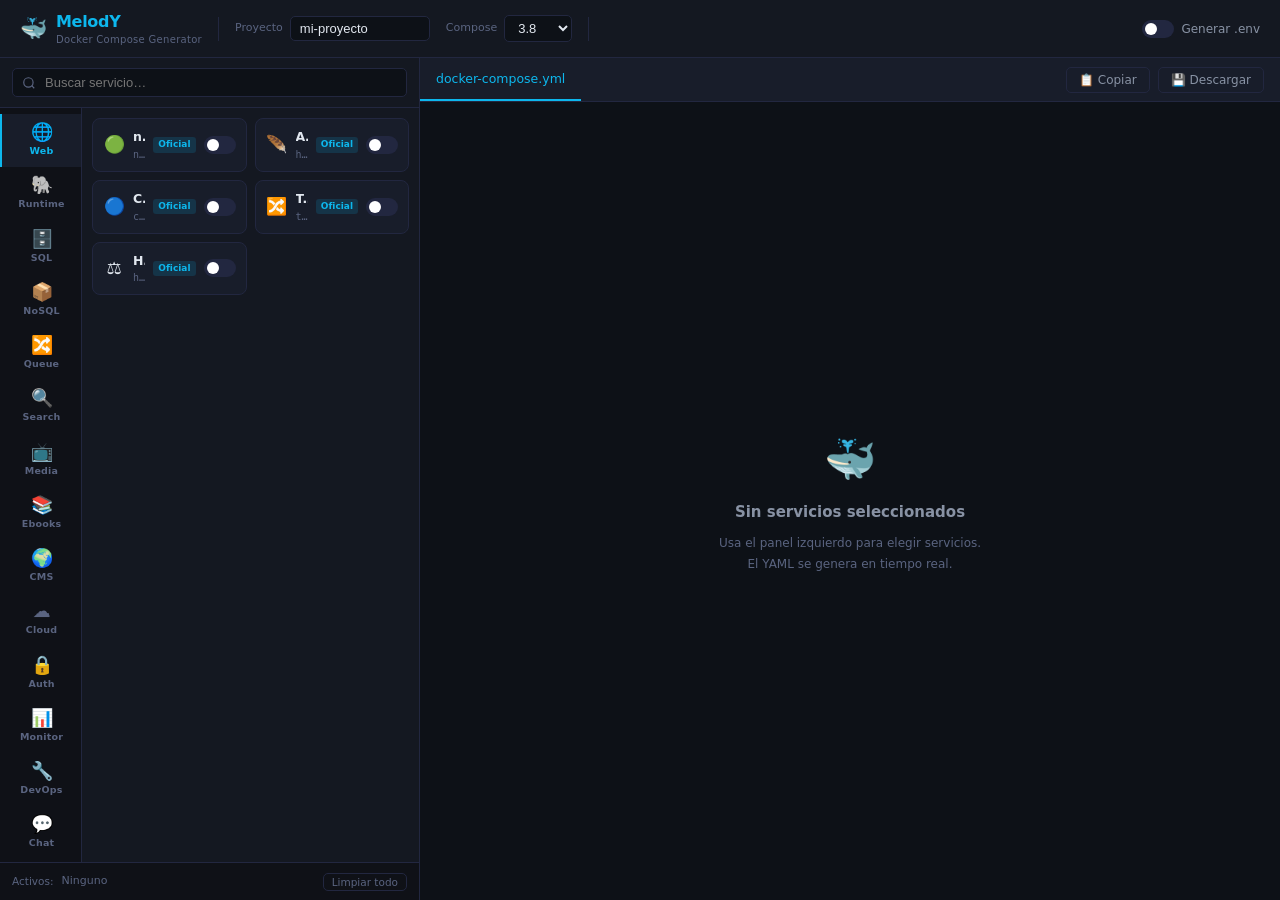
==== backend/app/static/melody.html @ cb07f850 "v1.10.0: integrate MelodY visual Compose generator into Deploy - Vendored MelodY (self-contained HTM" ====
<!DOCTYPE html>
<html lang="es">
<head>
<meta charset="UTF-8">
<meta name="viewport" content="width=device-width, initial-scale=1.0">
<title>🐳 MelodY · Docker Compose Generator</title>
<style>
:root{
  --p:#0db7ed;--ph:#0aa3d4;--pd:rgba(13,183,237,.12);
  --bg:#0f1117;--bgp:#141821;--bgc:#181d2a;--bga:#1c2133;--bgi:#0d1117;
  --br:#222740;--bra:#0db7ed;
  --tx:#e2e8f0;--txm:#5a6480;--txd:#8892a4;
  --ok:#10b981;--wa:#f59e0b;--er:#ef4444;
  --ls:#f97316;--bi:#10b981;--tr:#8b5cf6;--go:#ef4444;
  --yk:#7dd3fc;--ys:#86efac;--yn:#fbbf24;--yb:#c084fc;--yc:#4b5563;--yd:#64748b;
  --r:8px;--rs:5px;--t:.17s ease;
}
*,*::before,*::after{box-sizing:border-box;margin:0;padding:0}
body{font-family:-apple-system,BlinkMacSystemFont,'Segoe UI',system-ui,sans-serif;background:var(--bg);color:var(--tx);min-height:100vh;font-size:14px;line-height:1.5;overflow:hidden}

/* ── HEADER ── */
.hdr{background:var(--bgp);border-bottom:1px solid var(--br);padding:11px 20px;display:flex;align-items:center;gap:16px;height:58px;flex-shrink:0}
.logo{display:flex;align-items:center;gap:9px;flex-shrink:0}
.logo-icon{font-size:22px}
.logo h1{font-size:16px;font-weight:700;color:var(--p);letter-spacing:-.3px}
.logo sub{font-size:10px;color:var(--txm);font-weight:400;letter-spacing:.3px;display:block;margin-top:-2px}
.hdr-sep{width:1px;height:24px;background:var(--br)}
.hdr-field{display:flex;align-items:center;gap:7px}
.hdr-field label{font-size:11px;color:var(--txm);white-space:nowrap}
.hdr-inp{background:var(--bgi);border:1px solid var(--br);border-radius:var(--rs);color:var(--tx);padding:4px 9px;font-size:13px;transition:border-color var(--t)}
.hdr-inp:focus{outline:none;border-color:var(--p)}
.env-toggle{display:flex;align-items:center;gap:7px;margin-left:auto;cursor:pointer;user-select:none}
.env-toggle label{font-size:12px;color:var(--txd);cursor:pointer}
.env-badge{font-size:10px;padding:2px 7px;border-radius:20px;background:var(--pd);color:var(--p);font-weight:600;display:none}
.env-badge.on{display:inline-block}

/* ── LAYOUT ── */
.layout{display:grid;grid-template-columns:420px 1fr;height:calc(100vh - 58px)}

/* ── LEFT PANEL ── */
.left{display:flex;flex-direction:column;background:var(--bgp);border-right:1px solid var(--br);overflow:hidden}
.search-wrap{padding:10px 12px;flex-shrink:0;border-bottom:1px solid var(--br)}
.search-inp{width:100%;background:var(--bgi);border:1px solid var(--br);border-radius:var(--rs);color:var(--tx);padding:6px 10px 6px 32px;font-size:13px;background-image:url("data:image/svg+xml,%3Csvg xmlns='http://www.w3.org/2000/svg' width='14' height='14' viewBox='0 0 24 24' fill='none' stroke='%235a6480' stroke-width='2'%3E%3Ccircle cx='11' cy='11' r='8'/%3E%3Cpath d='m21 21-4.35-4.35'/%3E%3C/svg%3E");background-repeat:no-repeat;background-position:9px center;transition:border-color var(--t)}
.search-inp:focus{outline:none;border-color:var(--p)}
.panel-mid{display:flex;flex:1;overflow:hidden}

/* ── CATEGORY SIDEBAR ── */
.cat-nav{width:82px;flex-shrink:0;overflow-y:auto;background:var(--bg);border-right:1px solid var(--br);padding:6px 0}
.cat-item{display:flex;flex-direction:column;align-items:center;gap:3px;padding:9px 4px;cursor:pointer;transition:all var(--t);border-left:2px solid transparent;color:var(--txm)}
.cat-item:hover{background:var(--bgc);color:var(--txd)}
.cat-item.active{background:var(--bgc);color:var(--p);border-left-color:var(--p)}
.cat-icon{font-size:18px;line-height:1}
.cat-label{font-size:9.5px;font-weight:600;text-align:center;letter-spacing:.2px}
.cat-count{font-size:9px;background:var(--p);color:#000;border-radius:10px;padding:0 5px;font-weight:700;min-width:16px;text-align:center}

/* ── SERVICE GRID ── */
.svc-area{flex:1;overflow-y:auto;padding:10px}
.svc-grid{display:grid;grid-template-columns:1fr 1fr;gap:8px;align-content:start}
.svc-section-label{grid-column:1/-1;font-size:10px;font-weight:600;color:var(--txm);text-transform:uppercase;letter-spacing:.5px;padding:4px 2px 2px;margin-top:4px}
.svc-section-label:first-child{margin-top:0}

/* ── SERVICE CARD ── */
.svc-card{background:var(--bgc);border:1.5px solid var(--br);border-radius:var(--r);overflow:hidden;transition:border-color var(--t);cursor:default}
.svc-card.on{border-color:var(--p);background:var(--bga)}
.svc-card.expanded{grid-column:1/-1}
.svc-hdr{display:flex;align-items:center;gap:8px;padding:9px 10px;cursor:pointer;user-select:none}
.svc-hdr:hover{background:rgba(255,255,255,.03)}
.svc-icon{font-size:17px;width:22px;text-align:center;flex-shrink:0}
.svc-info{flex:1;min-width:0}
.svc-name{font-size:12.5px;font-weight:600;white-space:nowrap;overflow:hidden;text-overflow:ellipsis}
.svc-img{font-size:10px;color:var(--txm);font-family:monospace;white-space:nowrap;overflow:hidden;text-overflow:ellipsis}
.badge{font-size:9px;padding:1px 5px;border-radius:3px;font-weight:700;flex-shrink:0}
.badge-of{background:rgba(13,183,237,.15);color:var(--p)}
.badge-ls{background:rgba(249,115,22,.15);color:var(--ls)}
.badge-bi{background:rgba(16,185,129,.15);color:var(--bi)}
.badge-tr{background:rgba(139,92,246,.15);color:var(--tr)}
.badge-go{background:rgba(239,68,68,.15);color:var(--go)}

/* ── TOGGLE ── */
.tog{position:relative;width:32px;height:18px;flex-shrink:0}
.tog input{opacity:0;width:0;height:0}
.tsl{position:absolute;inset:0;background:var(--br);border-radius:20px;cursor:pointer;transition:background var(--t)}
.tsl::before{content:'';position:absolute;width:12px;height:12px;left:3px;top:3px;background:#fff;border-radius:50%;transition:transform var(--t)}
.tog input:checked+.tsl{background:var(--p)}
.tog input:checked+.tsl::before{transform:translateX(14px)}

/* ── SERVICE CONFIG ── */
.svc-cfg{display:none;padding:0 10px 10px;flex-direction:column;gap:8px;border-top:1px solid var(--br);padding-top:10px}
.svc-cfg.open{display:flex}
.svc-info-box{display:flex;gap:7px;padding:7px 9px;background:rgba(13,183,237,.06);border:1px solid rgba(13,183,237,.18);border-radius:var(--rs);font-size:11px;color:var(--txd);line-height:1.5}
.svc-warn-box{display:flex;gap:7px;padding:7px 9px;background:rgba(245,158,11,.08);border:1px solid rgba(245,158,11,.25);border-radius:var(--rs);font-size:11px;color:#fbbf24;line-height:1.5}
.fields{display:grid;grid-template-columns:1fr 1fr;gap:6px}
.field{display:flex;flex-direction:column;gap:3px}
.field.full{grid-column:1/-1}
.field label{font-size:10.5px;color:var(--txm);font-weight:500}
.field input,.field select{background:var(--bgi);border:1px solid var(--br);border-radius:var(--rs);color:var(--tx);padding:5px 8px;font-size:12.5px;font-family:inherit;width:100%;transition:border-color var(--t)}
.field input:focus,.field select:focus{outline:none;border-color:var(--p)}
.field select option{background:var(--bgc)}

/* ── CHIPS BAR ── */
.chips-bar{flex-shrink:0;border-top:1px solid var(--br);padding:7px 12px;display:flex;align-items:center;gap:8px;min-height:38px;background:var(--bg)}
.chips-label{font-size:10.5px;color:var(--txm);white-space:nowrap;font-weight:500}
.chips-list{display:flex;flex-wrap:wrap;gap:5px;flex:1}
.chip{display:inline-flex;align-items:center;gap:4px;background:var(--pd);border:1px solid rgba(13,183,237,.3);border-radius:20px;padding:2px 8px;font-size:11px;color:var(--p);font-weight:500}
.chip-x{cursor:pointer;opacity:.6;font-size:13px;line-height:1}
.chip-x:hover{opacity:1}
.chip-warn{background:rgba(245,158,11,.1);border-color:rgba(245,158,11,.3);color:#fbbf24}
.btn-clear{font-size:10.5px;color:var(--txm);background:none;border:1px solid var(--br);border-radius:var(--rs);padding:2px 8px;cursor:pointer;white-space:nowrap;font-family:inherit;transition:all var(--t)}
.btn-clear:hover{border-color:var(--er);color:var(--er)}

/* ── RIGHT PANEL ── */
.right{display:flex;flex-direction:column;overflow:hidden}
.yaml-hdr{display:flex;align-items:center;gap:0;padding:0 16px 0 0;background:var(--bgc);border-bottom:1px solid var(--br);flex-shrink:0;height:44px}
.ytabs{display:flex;height:100%}
.ytab{padding:0 16px;font-size:12.5px;color:var(--txm);background:none;border:none;border-bottom:2px solid transparent;cursor:pointer;font-family:inherit;font-weight:500;transition:all var(--t);height:100%}
.ytab:hover{color:var(--txd)}
.ytab.active{color:var(--p);border-bottom-color:var(--p)}
.yaml-acts{display:flex;gap:8px;margin-left:auto}
.btn{display:inline-flex;align-items:center;gap:5px;padding:5px 12px;border-radius:var(--rs);font-size:12px;font-weight:500;cursor:pointer;transition:all var(--t);border:1px solid transparent;font-family:inherit}
.btn-p{background:var(--p);color:#000;border-color:var(--p)}
.btn-p:hover{background:var(--ph)}
.btn-g{background:transparent;color:var(--txd);border-color:var(--br)}
.btn-g:hover{background:var(--bga);color:var(--tx);border-color:var(--bra)}

/* ── YAML PREVIEW ── */
.yaml-wrap{flex:1;overflow:auto;background:#0d1117}
.yaml-pre{font-family:'SF Mono','Fira Code','Cascadia Code',monospace;font-size:12.5px;line-height:1.75;padding:16px 0;min-height:100%;white-space:pre}
.yl{display:flex}
.yln{color:#2a3040;text-align:right;padding:0 14px;min-width:40px;user-select:none;flex-shrink:0}
.ylc{flex:1;padding-right:16px;white-space:pre}
.yaml-empty{display:flex;flex-direction:column;align-items:center;justify-content:center;height:100%;gap:10px;color:var(--txm);text-align:center;padding:40px}
.yaml-empty-i{font-size:42px}
.yaml-empty-t{font-size:15px;font-weight:600;color:var(--txd)}
.yaml-empty-s{font-size:12px;line-height:1.7}

/* ── YAML COLORS ── */
.yk{color:var(--yk)}.ys{color:var(--ys)}.yn2{color:var(--yn)}.yb2{color:var(--yb)}.yco{color:var(--yc);font-style:italic}.ydd{color:var(--yd)}

/* ── EMPTY CATEGORY ── */
.cat-empty{grid-column:1/-1;text-align:center;padding:30px 10px;color:var(--txm);font-size:13px}

/* ── SCROLLBARS ── */
::-webkit-scrollbar{width:5px;height:5px}
::-webkit-scrollbar-track{background:transparent}
::-webkit-scrollbar-thumb{background:var(--br);border-radius:3px}
::-webkit-scrollbar-thumb:hover{background:var(--txm)}

/* ── TOAST ── */
.toast{position:fixed;bottom:20px;right:20px;padding:9px 16px;background:var(--ok);color:#000;border-radius:var(--rs);font-weight:600;font-size:13px;opacity:0;transform:translateY(6px);transition:all .3s;z-index:1000;pointer-events:none}
.toast.show{opacity:1;transform:translateY(0)}

/* ── SEARCH RESULTS LABEL ── */
.search-label{grid-column:1/-1;font-size:11px;color:var(--txm);padding:2px 2px 4px;font-style:italic}
</style>
</head>
<body>

<header class="hdr">
  <div class="logo">
    <span class="logo-icon">🐳</span>
    <div>
      <h1>MelodY</h1>
      <sub>Docker Compose Generator</sub>
    </div>
  </div>
  <div class="hdr-sep"></div>
  <div class="hdr-field">
    <label>Proyecto</label>
    <input class="hdr-inp" id="projectName" value="mi-proyecto" style="width:140px" oninput="render()">
  </div>
  <div class="hdr-field">
    <label>Compose</label>
    <select class="hdr-inp" id="composeVer" onchange="render()" style="width:68px">
      <option value="3.9">3.9</option>
      <option value="3.8" selected>3.8</option>
      <option value="3.7">3.7</option>
      <option value="3">3</option>
    </select>
  </div>
  <div class="hdr-sep"></div>
  <label class="env-toggle" title="Genera un archivo .env separado con todas las variables sensibles">
    <div class="tog" style="pointer-events:none">
      <input type="checkbox" id="useEnv" onchange="toggleEnv()">
      <span class="tsl"></span>
    </div>
    <span style="font-size:12px;color:var(--txd);cursor:pointer">Generar .env</span>
    <span class="env-badge" id="envBadge">.env</span>
  </label>
</header>

<div class="layout">
  <div class="left">
    <div class="search-wrap">
      <input class="search-inp" id="searchInp" type="text" placeholder="Buscar servicio…" oninput="onSearch()">
    </div>
    <div class="panel-mid">
      <nav class="cat-nav" id="catNav"></nav>
      <div class="svc-area">
        <div class="svc-grid" id="svcGrid"></div>
      </div>
    </div>
    <div class="chips-bar" id="chipsBar">
      <span class="chips-label">Activos:</span>
      <div class="chips-list" id="chipsList"><span style="font-size:11px;color:var(--txm)">Ninguno</span></div>
      <button class="btn-clear" onclick="clearAll()">Limpiar todo</button>
    </div>
  </div>

  <div class="right">
    <div class="yaml-hdr">
      <div class="ytabs">
        <button class="ytab active" id="tab-yaml" onclick="switchTab('yaml')">docker-compose.yml</button>
        <button class="ytab" id="tab-env" onclick="switchTab('env')" style="display:none">.env</button>
      </div>
      <div class="yaml-acts">
        <button class="btn btn-g" onclick="copyContent()">📋 Copiar</button>
        <button class="btn btn-g" onclick="downloadContent()">💾 Descargar</button>
        <button class="btn btn-p" id="deployBtn" onclick="deployToComeback()" style="display:none">🚀 Desplegar en comeback</button>
      </div>
    </div>
    <div class="yaml-wrap" id="yamlWrap">
      <div class="yaml-empty" id="yamlEmpty">
        <div class="yaml-empty-i">🐳</div>
        <div class="yaml-empty-t">Sin servicios seleccionados</div>
        <div class="yaml-empty-s">Usa el panel izquierdo para elegir servicios.<br>El YAML se genera en tiempo real.</div>
      </div>
      <pre class="yaml-pre" id="yamlPre" style="display:none"></pre>
    </div>
  </div>
</div>

<div class="toast" id="toast"></div>

<script>
// ═══════════════════════════════════════════════════════════
// CATALOG
// ═══════════════════════════════════════════════════════════
const R={id:'restart',label:'Restart',type:'select',options:['unless-stopped','always','on-failure','no'],default:'unless-stopped'};
const PUID={id:'puid',label:'PUID',type:'number',default:'1000'};
const PGID={id:'pgid',label:'PGID',type:'number',default:'1000'};

const CATALOG=[
{id:'web',icon:'🌐',label:'Web',services:[
  {id:'nginx',name:'nginx',icon:'🟢',img:'nginx:alpine',badge:'of',info:'Servidor web de alto rendimiento. Sin PHP incluido — úsalo con php-fpm de la categoría Runtime.',
   fields:[{id:'tag',label:'Versión',type:'select',options:['alpine','stable-alpine','1.25-alpine','1.24-alpine','latest'],default:'alpine'},{id:'httpPort',label:'Puerto HTTP',type:'number',default:'80'},{id:'httpsPort',label:'Puerto HTTPS',type:'number',default:'443'},{id:'wwwRoot',label:'Document root',type:'text',default:'./www'},{id:'cfgPath',label:'Config dir (conf.d)',type:'text',default:'./nginx/conf.d'},R]},
  {id:'apache',name:'Apache httpd',icon:'🪶',img:'httpd:alpine',badge:'of',info:'Servidor HTTP Apache clásico. Sin PHP. Con PHP activo en Runtime, usar php:X-apache como variante combinada.',
   fields:[{id:'tag',label:'Versión',type:'select',options:['alpine','2.4-alpine','2.4','latest'],default:'alpine'},{id:'httpPort',label:'Puerto HTTP',type:'number',default:'80'},{id:'wwwRoot',label:'Document root',type:'text',default:'./www'},R]},
  {id:'caddy',name:'Caddy',icon:'🔵',img:'caddy:alpine',badge:'of',info:'Servidor web con HTTPS automático (Let\'s Encrypt). Caddyfile simple y potente.',
   fields:[{id:'tag',label:'Versión',type:'select',options:['alpine','latest','2-alpine'],default:'alpine'},{id:'httpPort',label:'Puerto HTTP',type:'number',default:'80'},{id:'httpsPort',label:'Puerto HTTPS',type:'number',default:'443'},{id:'caddyfile',label:'Caddyfile path',type:'text',default:'./Caddyfile'},{id:'wwwRoot',label:'Document root',type:'text',default:'./www'},R]},
  {id:'traefik',name:'Traefik',icon:'🔀',img:'traefik:latest',badge:'of',info:'Reverse proxy con autodiscovery Docker. Gestiona routing, SSL y load balancing automáticamente.',
   fields:[{id:'tag',label:'Versión',type:'select',options:['latest','v3.0','v2.10'],default:'latest'},{id:'httpPort',label:'Puerto HTTP',type:'number',default:'80'},{id:'httpsPort',label:'Puerto HTTPS',type:'number',default:'443'},{id:'dashPort',label:'Dashboard',type:'number',default:'8080'},R]},
  {id:'haproxy',name:'HAProxy',icon:'⚖️',img:'haproxy:alpine',badge:'of',info:'Load balancer de alta disponibilidad. Requiere haproxy.cfg manual.',
   fields:[{id:'tag',label:'Versión',type:'select',options:['alpine','latest','2.9-alpine'],default:'alpine'},{id:'httpPort',label:'Puerto HTTP',type:'number',default:'80'},{id:'httpsPort',label:'Puerto HTTPS',type:'number',default:'443'},{id:'cfgPath',label:'Config file',type:'text',default:'./haproxy/haproxy.cfg'},R]},
]},

{id:'runtime',icon:'🐘',label:'Runtime',services:[
  {id:'phpfpm',name:'PHP-FPM',icon:'🐘',img:'php:8.2-fpm',badge:'of',info:'📦 Extensiones base: opcache, json. Para uso con nginx. Para extensiones adicionales, gestiona tu propio Dockerfile.',
   fields:[{id:'version',label:'Versión PHP',type:'select',options:['8.3','8.2','8.1','8.0','7.4'],default:'8.2'},{id:'memLimit',label:'Memory limit',type:'text',default:'128M'},{id:'uploadSize',label:'Upload max size',type:'text',default:'64M'},{id:'execTime',label:'Max exec time (s)',type:'number',default:'30'},{id:'wwwRoot',label:'Document root',type:'text',default:'./www'},R]},
  {id:'nodejs',name:'Node.js',icon:'🟩',img:'node:20-alpine',badge:'of',info:'Runtime JavaScript. Las dependencias del proyecto se gestionan vía package.json.',
   fields:[{id:'version',label:'Versión',type:'select',options:['22-alpine','20-alpine','18-alpine','lts-alpine','latest'],default:'20-alpine'},{id:'port',label:'Puerto',type:'number',default:'3000'},{id:'appDir',label:'App directory',type:'text',default:'./app'},{id:'cmd',label:'Comando inicio',type:'text',default:'node index.js'},R]},
  {id:'python',name:'Python',icon:'🐍',img:'python:3.12-alpine',badge:'of',info:'Runtime Python. Dependencias vía requirements.txt.',
   fields:[{id:'version',label:'Versión',type:'select',options:['3.12-alpine','3.11-alpine','3.12-slim','latest'],default:'3.12-alpine'},{id:'port',label:'Puerto',type:'number',default:'8000'},{id:'appDir',label:'App directory',type:'text',default:'./app'},{id:'cmd',label:'Comando inicio',type:'text',default:'python app.py'},R]},
  {id:'deno',name:'Deno',icon:'🦕',img:'denoland/deno:alpine',badge:'of',info:'Runtime JavaScript/TypeScript seguro. Alternativa moderna a Node.js.',
   fields:[{id:'tag',label:'Versión',type:'select',options:['alpine','latest'],default:'alpine'},{id:'port',label:'Puerto',type:'number',default:'8000'},{id:'appDir',label:'App directory',type:'text',default:'./app'},{id:'cmd',label:'Comando inicio',type:'text',default:'deno run --allow-net main.ts'},R]},
]},

{id:'sql',icon:'🗄️',label:'SQL',services:[
  {id:'mariadb',name:'MariaDB',icon:'🐬',img:'mariadb:latest',badge:'of',info:'Base de datos relacional. Compatible con MySQL. Recomendada para WordPress, Drupal y Joomla.',
   fields:[{id:'tag',label:'Versión',type:'select',options:['latest','11','10.11','10.6'],default:'latest'},{id:'rootPass',label:'Root password',type:'text',default:'root_secret',envKey:'MARIADB_ROOT_PASSWORD'},{id:'db',label:'Database',type:'text',default:'mydb'},{id:'user',label:'Usuario',type:'text',default:'dbuser',envKey:'MARIADB_USER'},{id:'pass',label:'Password',type:'text',default:'db_secret',envKey:'MARIADB_PASSWORD'},{id:'port',label:'Puerto',type:'number',default:'3306'},R]},
  {id:'mysql',name:'MySQL',icon:'🐬',img:'mysql:8.0',badge:'of',info:'Base de datos relacional de Oracle. Ampliamente compatible con aplicaciones empresariales.',
   fields:[{id:'tag',label:'Versión',type:'select',options:['8.0','8.3','5.7','latest'],default:'8.0'},{id:'rootPass',label:'Root password',type:'text',default:'root_secret',envKey:'MYSQL_ROOT_PASSWORD'},{id:'db',label:'Database',type:'text',default:'mydb'},{id:'user',label:'Usuario',type:'text',default:'dbuser',envKey:'MYSQL_USER'},{id:'pass',label:'Password',type:'text',default:'db_secret',envKey:'MYSQL_PASSWORD'},{id:'port',label:'Puerto',type:'number',default:'3306'},R]},
  {id:'postgres',name:'PostgreSQL',icon:'🐘',img:'postgres:16-alpine',badge:'of',info:'Base de datos relacional avanzada. Recomendada para Gitea, Mattermost, Matrix y Nextcloud.',
   fields:[{id:'tag',label:'Versión',type:'select',options:['16-alpine','15-alpine','14-alpine','latest'],default:'16-alpine'},{id:'user',label:'Usuario',type:'text',default:'pguser',envKey:'POSTGRES_USER'},{id:'pass',label:'Password',type:'text',default:'pg_secret',envKey:'POSTGRES_PASSWORD'},{id:'db',label:'Database',type:'text',default:'mydb'},{id:'port',label:'Puerto',type:'number',default:'5432'},R]},
]},

{id:'nosql',icon:'📦',label:'NoSQL',services:[
  {id:'mongodb',name:'MongoDB',icon:'🍃',img:'mongo:latest',badge:'of',info:'Base de datos orientada a documentos JSON. Necesaria para Rocket.Chat.',
   fields:[{id:'tag',label:'Versión',type:'select',options:['latest','7.0','6.0','5.0'],default:'latest'},{id:'rootUser',label:'Root user',type:'text',default:'admin',envKey:'MONGO_INITDB_ROOT_USERNAME'},{id:'rootPass',label:'Root password',type:'text',default:'mongo_secret',envKey:'MONGO_INITDB_ROOT_PASSWORD'},{id:'db',label:'Init database',type:'text',default:'mydb'},{id:'port',label:'Puerto',type:'number',default:'27017'},R]},
  {id:'redis',name:'Redis',icon:'🔴',img:'redis:alpine',badge:'of',info:'Cache en memoria y message broker. Usado por WordPress, Nextcloud y muchos más.',
   fields:[{id:'tag',label:'Versión',type:'select',options:['alpine','7-alpine','6-alpine','latest'],default:'alpine'},{id:'port',label:'Puerto',type:'number',default:'6379'},{id:'pass',label:'Password (vacío = sin auth)',type:'text',default:'',envKey:'REDIS_PASSWORD'},{id:'maxMem',label:'Max memory',type:'text',default:'256mb'},R]},
  {id:'memcached',name:'Memcached',icon:'🟡',img:'memcached:alpine',badge:'of',info:'Cache en memoria distribuida. Alternativa ligera a Redis.',
   fields:[{id:'tag',label:'Versión',type:'select',options:['alpine','latest','1.6-alpine'],default:'alpine'},{id:'port',label:'Puerto',type:'number',default:'11211'},{id:'memory',label:'Memoria (MB)',type:'number',default:'64'},R]},
  {id:'couchdb',name:'CouchDB',icon:'🛋️',img:'couchdb:latest',badge:'of',info:'Base de datos NoSQL con API HTTP REST nativa. Sincronización offline integrada.',
   fields:[{id:'tag',label:'Versión',type:'select',options:['latest','3.3','3.2'],default:'latest'},{id:'user',label:'Admin user',type:'text',default:'admin',envKey:'COUCHDB_USER'},{id:'pass',label:'Admin password',type:'text',default:'couch_secret',envKey:'COUCHDB_PASSWORD'},{id:'port',label:'Puerto',type:'number',default:'5984'},R]},
]},

{id:'queue',icon:'🔀',label:'Queue',services:[
  {id:'rabbitmq',name:'RabbitMQ',icon:'🐰',img:'rabbitmq:management-alpine',badge:'of',info:'Message broker AMQP con UI de gestión en el puerto 15672.',
   fields:[{id:'tag',label:'Versión',type:'select',options:['management-alpine','management','3-management-alpine'],default:'management-alpine'},{id:'user',label:'Usuario',type:'text',default:'admin',envKey:'RABBITMQ_DEFAULT_USER'},{id:'pass',label:'Password',type:'text',default:'rabbit_secret',envKey:'RABBITMQ_DEFAULT_PASS'},{id:'port',label:'Puerto AMQP',type:'number',default:'5672'},{id:'mgmtPort',label:'Puerto UI',type:'number',default:'15672'},R]},
  {id:'nats',name:'NATS',icon:'📡',img:'nats:alpine',badge:'of',info:'Message broker ultraligero para microservicios. Latencia muy baja.',
   fields:[{id:'tag',label:'Versión',type:'select',options:['alpine','latest','2-alpine'],default:'alpine'},{id:'port',label:'Puerto cliente',type:'number',default:'4222'},{id:'monPort',label:'Puerto monitoring',type:'number',default:'8222'},R]},
  {id:'kafka',name:'Kafka',icon:'📨',img:'bitnami/kafka:latest',badge:'bi',info:'Plataforma de streaming distribuido. Imagen Bitnami con KRaft mode (sin ZooKeeper).',
   fields:[{id:'tag',label:'Versión',type:'select',options:['latest','3.6','3.5'],default:'latest'},{id:'port',label:'Puerto',type:'number',default:'9092'},R]},
]},

{id:'search',icon:'🔍',label:'Search',services:[
  {id:'elasticsearch',name:'Elasticsearch',icon:'🔍',img:'elasticsearch:8.11.0',badge:'of',info:'Motor de búsqueda y análisis. RAM mínima recomendada: 2 GB. Añade kibana para UI.',
   fields:[{id:'version',label:'Versión',type:'select',options:['8.11.0','8.10.0','7.17.0'],default:'8.11.0'},{id:'port',label:'Puerto HTTP',type:'number',default:'9200'},{id:'heapSize',label:'JVM Heap size',type:'text',default:'512m'},{id:'clusterName',label:'Cluster name',type:'text',default:'my-cluster'},R]},
  {id:'meilisearch',name:'MeiliSearch',icon:'🔎',img:'getmeili/meilisearch:latest',badge:'of',info:'Motor de búsqueda rápido y fácil. Alternativa ligera a Elasticsearch.',
   fields:[{id:'tag',label:'Versión',type:'select',options:['latest','v1.5','v1.4'],default:'latest'},{id:'port',label:'Puerto',type:'number',default:'7700'},{id:'masterKey',label:'Master Key',type:'text',default:'my_master_key',envKey:'MEILI_MASTER_KEY'},R]},
  {id:'opensearch',name:'OpenSearch',icon:'🔏',img:'opensearchproject/opensearch:latest',badge:'of',info:'Fork open source de Elasticsearch. Compatible con la API ES.',
   fields:[{id:'tag',label:'Versión',type:'select',options:['latest','2.11.0','2.10.0'],default:'latest'},{id:'port',label:'Puerto HTTP',type:'number',default:'9200'},{id:'heapSize',label:'JVM Heap size',type:'text',default:'512m'},R]},
]},

{id:'media',icon:'📺',label:'Media',services:[
  {id:'jellyfin',name:'Jellyfin',icon:'🎬',img:'jellyfin/jellyfin:latest',badge:'of',info:'Servidor multimedia libre y open source. Transcoding, Series, Películas, Música.',
   fields:[{id:'port',label:'Puerto web',type:'number',default:'8096'},{id:'mediaPath',label:'Directorio media',type:'text',default:'./media'},{id:'cfgPath',label:'Config dir',type:'text',default:'./jellyfin/config'},{id:'cachePath',label:'Cache dir',type:'text',default:'./jellyfin/cache'},R]},
  {id:'plex',name:'Plex',icon:'🎭',img:'linuxserver/plex:latest',badge:'ls',info:'Servidor multimedia Plex. Linuxserver.io: multiarch, actualizaciones automáticas.',
   fields:[{id:'port',label:'Puerto',type:'number',default:'32400'},{id:'mediaPath',label:'Directorio media',type:'text',default:'./media'},{id:'cfgPath',label:'Config dir',type:'text',default:'./plex/config'},{id:'claimToken',label:'Plex Claim token',type:'text',default:'',envKey:'PLEX_CLAIM'},PUID,PGID,R]},
  {id:'emby',name:'Emby',icon:'📡',img:'linuxserver/emby:latest',badge:'ls',info:'Servidor multimedia alternativo a Plex. Imagen Linuxserver.io.',
   fields:[{id:'port',label:'Puerto HTTP',type:'number',default:'8096'},{id:'httpsPort',label:'Puerto HTTPS',type:'number',default:'8920'},{id:'mediaPath',label:'Directorio media',type:'text',default:'./media'},{id:'cfgPath',label:'Config dir',type:'text',default:'./emby/config'},PUID,PGID,R]},
  {id:'navidrome',name:'Navidrome',icon:'🎵',img:'deluan/navidrome:latest',badge:'of',info:'Servidor de música compatible con Subsonic/Airsonic API.',
   fields:[{id:'port',label:'Puerto',type:'number',default:'4533'},{id:'musicPath',label:'Directorio música',type:'text',default:'./music'},{id:'dataPath',label:'Data dir',type:'text',default:'./navidrome/data'},R]},
  {id:'airsonic',name:'Airsonic',icon:'🎸',img:'linuxserver/airsonic-advanced:latest',badge:'ls',info:'Servidor de música fork con mejoras. Imagen Linuxserver.io.',
   fields:[{id:'port',label:'Puerto',type:'number',default:'4040'},{id:'musicPath',label:'Directorio música',type:'text',default:'./music'},{id:'cfgPath',label:'Config dir',type:'text',default:'./airsonic/config'},PUID,PGID,R]},
  {id:'funkwhale',name:'Funkwhale',icon:'🎶',img:'funkwhale/all-in-one:latest',badge:'of',info:'Plataforma social de música federada (ActivityPub). Necesita PostgreSQL.',
   fields:[{id:'port',label:'Puerto',type:'number',default:'80'},{id:'hostname',label:'Hostname',type:'text',default:'localhost'},{id:'adminUser',label:'Admin user',type:'text',default:'admin',envKey:'FUNKWHALE_ADMIN_USERNAME'},{id:'adminPass',label:'Admin password',type:'text',default:'fw_secret',envKey:'FUNKWHALE_ADMIN_PASSWORD'},{id:'dataPath',label:'Data dir',type:'text',default:'./funkwhale/data'},R]},
]},

{id:'ebooks',icon:'📚',label:'Ebooks',services:[
  {id:'calibreweb',name:'Calibre-web',icon:'📖',img:'linuxserver/calibre-web:latest',badge:'ls',info:'Interfaz web para biblioteca Calibre. Requiere biblioteca Calibre existente en el host.',
   fields:[{id:'port',label:'Puerto',type:'number',default:'8083'},{id:'booksPath',label:'Directorio libros (Calibre)',type:'text',default:'./books'},{id:'cfgPath',label:'Config dir',type:'text',default:'./calibre-web/config'},PUID,PGID,R]},
  {id:'kavita',name:'Kavita',icon:'📗',img:'jvmilazz0/kavita:latest',badge:'of',info:'Servidor de manga, cómics y libros. Interfaz moderna y rápida.',
   fields:[{id:'port',label:'Puerto',type:'number',default:'5000'},{id:'libraryPath',label:'Directorio biblioteca',type:'text',default:'./books'},{id:'dataPath',label:'Data dir',type:'text',default:'./kavita/data'},R]},
  {id:'komga',name:'Komga',icon:'📕',img:'gotson/komga:latest',badge:'of',info:'Servidor de cómics y manga con API Komga. Interfaz moderna.',
   fields:[{id:'port',label:'Puerto',type:'number',default:'25600'},{id:'libraryPath',label:'Directorio biblioteca',type:'text',default:'./books'},{id:'cfgPath',label:'Config dir',type:'text',default:'./komga'},R]},
  {id:'ubooquity',name:'Ubooquity',icon:'📘',img:'linuxserver/ubooquity:latest',badge:'ls',info:'Servidor de libros y cómics con soporte OPDS. Imagen Linuxserver.io.',
   fields:[{id:'port',label:'Puerto User',type:'number',default:'2202'},{id:'adminPort',label:'Puerto Admin',type:'number',default:'2203'},{id:'booksPath',label:'Directorio libros',type:'text',default:'./books'},{id:'cfgPath',label:'Config dir',type:'text',default:'./ubooquity/config'},PUID,PGID,R]},
]},

{id:'cms',icon:'🌍',label:'CMS',services:[
  {id:'wordpress',name:'WordPress',icon:'🔵',img:'wordpress:latest',badge:'of',hasIWS:true,
   info:'📦 Incluye: Apache, PHP 8.2, gd, mysqli, zip, mbstring, xml, opcache. Conectar con MariaDB o MySQL.',
   fields:[{id:'tag',label:'Imagen',type:'select',options:['latest','php8.2-apache','php8.1-apache','php8.2-fpm-alpine'],default:'latest'},{id:'port',label:'Puerto',type:'number',default:'80'},{id:'dbHost',label:'DB Host (servicio)',type:'text',default:'mariadb'},{id:'dbName',label:'DB Name',type:'text',default:'wordpress'},{id:'dbUser',label:'DB User',type:'text',default:'wp_user',envKey:'WORDPRESS_DB_USER'},{id:'dbPass',label:'DB Password',type:'text',default:'wp_secret',envKey:'WORDPRESS_DB_PASSWORD'},{id:'tablePrefix',label:'Table prefix',type:'text',default:'wp_'},R]},
  {id:'drupal',name:'Drupal',icon:'💧',img:'drupal:latest',badge:'of',hasIWS:true,
   info:'📦 Incluye: Apache, PHP 8.2, gd, pdo, pdo_mysql, xml, opcache. Conectar con MariaDB, MySQL o PostgreSQL.',
   fields:[{id:'tag',label:'Imagen',type:'select',options:['latest','10-php8.2-apache','10-php8.1-apache'],default:'latest'},{id:'port',label:'Puerto',type:'number',default:'80'},{id:'cfgPath',label:'Config dir',type:'text',default:'./drupal/config'},R]},
  {id:'joomla',name:'Joomla',icon:'🟠',img:'joomla:latest',badge:'of',hasIWS:true,
   info:'📦 Incluye: Apache, PHP 8.1, pdo, pdo_mysql, mysqli, json, zip. Conectar con MariaDB o MySQL.',
   fields:[{id:'tag',label:'Imagen',type:'select',options:['latest','php8.1-apache','php8.0-apache'],default:'latest'},{id:'port',label:'Puerto',type:'number',default:'80'},{id:'dbHost',label:'DB Host',type:'text',default:'mariadb'},{id:'dbUser',label:'DB User',type:'text',default:'joomla_user',envKey:'JOOMLA_DB_USER'},{id:'dbPass',label:'DB Password',type:'text',default:'joomla_secret',envKey:'JOOMLA_DB_PASSWORD'},{id:'dbName',label:'DB Name',type:'text',default:'joomla_db'},R]},
  {id:'ghost',name:'Ghost',icon:'👻',img:'ghost:alpine',badge:'of',hasIWS:false,
   info:'📦 Incluye: Node.js, Ghost CMS. Plataforma de blogging moderna. Conectar con MySQL.',
   fields:[{id:'tag',label:'Versión',type:'select',options:['alpine','latest','5-alpine'],default:'alpine'},{id:'port',label:'Puerto',type:'number',default:'2368'},{id:'url',label:'URL del sitio',type:'text',default:'http://localhost:2368'},{id:'dbHost',label:'DB Host',type:'text',default:'mysql'},{id:'dbUser',label:'DB User',type:'text',default:'ghost_user',envKey:'DB_USER'},{id:'dbPass',label:'DB Password',type:'text',default:'ghost_secret',envKey:'DB_PASS'},{id:'dbName',label:'DB Name',type:'text',default:'ghost_db'},R]},
  {id:'nextcloud',name:'Nextcloud',icon:'☁️',img:'nextcloud:apache',badge:'of',hasIWS:true,
   info:'📦 Incluye: Apache, PHP 8.2, todas las extensiones necesarias. Nube personal y empresarial.',
   fields:[{id:'tag',label:'Imagen',type:'select',options:['apache','fpm-alpine','latest'],default:'apache'},{id:'port',label:'Puerto',type:'number',default:'80'},{id:'adminUser',label:'Admin user',type:'text',default:'admin',envKey:'NEXTCLOUD_ADMIN_USER'},{id:'adminPass',label:'Admin password',type:'text',default:'nc_secret',envKey:'NEXTCLOUD_ADMIN_PASSWORD'},{id:'dataPath',label:'Data dir',type:'text',default:'./nextcloud/data'},R]},
]},

{id:'cloud',icon:'☁️',label:'Cloud',services:[
  {id:'minio',name:'MinIO',icon:'🪣',img:'minio/minio:latest',badge:'of',info:'Almacenamiento de objetos compatible con S3. Ideal para backups y archivos estáticos.',
   fields:[{id:'apiPort',label:'Puerto API',type:'number',default:'9000'},{id:'consolePort',label:'Puerto Console',type:'number',default:'9001'},{id:'user',label:'Root user',type:'text',default:'minioadmin',envKey:'MINIO_ROOT_USER'},{id:'pass',label:'Root password',type:'text',default:'minio_secret',envKey:'MINIO_ROOT_PASSWORD'},{id:'dataPath',label:'Data dir',type:'text',default:'./minio/data'},R]},
  {id:'filebrowser',name:'FileBrowser',icon:'📁',img:'filebrowser/filebrowser:latest',badge:'of',info:'Explorador de archivos web con autenticación. Gestión de ficheros via navegador.',
   fields:[{id:'port',label:'Puerto',type:'number',default:'8080'},{id:'rootPath',label:'Directorio raíz',type:'text',default:'./files'},{id:'cfgPath',label:'Config dir',type:'text',default:'./filebrowser'},R]},
  {id:'vaultwarden',name:'Vaultwarden',icon:'🔑',img:'vaultwarden/server:latest',badge:'of',info:'Servidor Bitwarden open source. Gestor de contraseñas self-hosted.',
   fields:[{id:'port',label:'Puerto',type:'number',default:'80'},{id:'adminToken',label:'Admin token',type:'text',default:'',envKey:'ADMIN_TOKEN'},{id:'dataPath',label:'Data dir',type:'text',default:'./vaultwarden/data'},{id:'domain',label:'Domain',type:'text',default:'http://localhost'},R]},
  {id:'seafile',name:'Seafile',icon:'🌊',img:'seafileltd/seafile-mc:latest',badge:'of',info:'Sincronización de archivos eficiente. Necesita MariaDB y Memcached.',
   fields:[{id:'port',label:'Puerto',type:'number',default:'80'},{id:'adminEmail',label:'Admin email',type:'text',default:'admin@example.com',envKey:'SEAFILE_ADMIN_EMAIL'},{id:'adminPass',label:'Admin password',type:'text',default:'seafile_secret',envKey:'SEAFILE_ADMIN_PASSWORD'},{id:'dataPath',label:'Data dir',type:'text',default:'./seafile/data'},R]},
]},

{id:'auth',icon:'🔒',label:'Auth',services:[
  {id:'authelia',name:'Authelia',icon:'🛡️',img:'authelia/authelia:latest',badge:'of',info:'Portal SSO con 2FA. Se integra con Traefik/nginx como middleware de autenticación.',
   fields:[{id:'port',label:'Puerto',type:'number',default:'9091'},{id:'cfgPath',label:'Config dir',type:'text',default:'./authelia/config'},R]},
  {id:'keycloak',name:'Keycloak',icon:'🔐',img:'keycloak/keycloak:latest',badge:'of',info:'Solución IAM/SSO empresarial. OAuth2, OIDC, SAML. En producción: conectar a PostgreSQL.',
   fields:[{id:'port',label:'Puerto',type:'number',default:'8080'},{id:'adminUser',label:'Admin user',type:'text',default:'admin',envKey:'KEYCLOAK_ADMIN'},{id:'adminPass',label:'Admin password',type:'text',default:'kc_secret',envKey:'KEYCLOAK_ADMIN_PASSWORD'},R]},
  {id:'wgeasy',name:'WireGuard Easy',icon:'🔰',img:'ghcr.io/wg-easy/wg-easy:latest',badge:'tr',info:'WireGuard VPN con interfaz web. La opción más simple para una VPN self-hosted.',
   fields:[{id:'vpnPort',label:'Puerto VPN (UDP)',type:'number',default:'51820'},{id:'uiPort',label:'Puerto UI web',type:'number',default:'51821'},{id:'wgHost',label:'IP/dominio público',type:'text',default:'0.0.0.0',envKey:'WG_HOST'},{id:'pass',label:'UI Password',type:'text',default:'wg_secret',envKey:'PASSWORD'},R]},
  {id:'portainer_agent',name:'Portainer Agent',icon:'🤖',img:'portainer/agent:latest',badge:'of',info:'Agente para gestión remota desde Portainer CE. Acceso al socket Docker.',
   fields:[{id:'port',label:'Puerto',type:'number',default:'9001'},R]},
]},

{id:'monitoring',icon:'📊',label:'Monitor',services:[
  {id:'grafana',name:'Grafana',icon:'📈',img:'grafana/grafana:latest',badge:'of',info:'Visualización y dashboards. Conecta con Prometheus, Elasticsearch y más.',
   fields:[{id:'port',label:'Puerto',type:'number',default:'3000'},{id:'adminUser',label:'Admin user',type:'text',default:'admin',envKey:'GF_SECURITY_ADMIN_USER'},{id:'adminPass',label:'Admin password',type:'text',default:'grafana_secret',envKey:'GF_SECURITY_ADMIN_PASSWORD'},R]},
  {id:'prometheus',name:'Prometheus',icon:'🔥',img:'prom/prometheus:latest',badge:'of',info:'Monitorización y alertas por scraping HTTP.',
   fields:[{id:'port',label:'Puerto',type:'number',default:'9090'},{id:'cfgPath',label:'Config file',type:'text',default:'./prometheus.yml'},R]},
  {id:'uptimekuma',name:'Uptime Kuma',icon:'🟢',img:'louislam/uptime-kuma:latest',badge:'tr',info:'Monitor de disponibilidad. Alertas Telegram, Slack, email, Discord y más.',
   fields:[{id:'port',label:'Puerto',type:'number',default:'3001'},{id:'dataPath',label:'Data dir',type:'text',default:'./uptime-kuma/data'},R]},
  {id:'portainer',name:'Portainer CE',icon:'🐳',img:'portainer/portainer-ce:latest',badge:'of',info:'Gestión visual de contenedores Docker vía interfaz web.',
   fields:[{id:'httpPort',label:'Puerto HTTP',type:'number',default:'9000'},{id:'httpsPort',label:'Puerto HTTPS',type:'number',default:'9443'},{id:'dataPath',label:'Data dir',type:'text',default:'./portainer/data'},R]},
  {id:'netdata',name:'Netdata',icon:'📉',img:'netdata/netdata:latest',badge:'of',info:'Monitorización en tiempo real del sistema y contenedores. Sin configuración.',
   fields:[{id:'port',label:'Puerto',type:'number',default:'19999'},R]},
  {id:'cadvisor',name:'cAdvisor',icon:'📊',img:'gcr.io/cadvisor/cadvisor:latest',badge:'go',info:'Métricas de uso de recursos por contenedor. Se integra con Prometheus.',
   fields:[{id:'port',label:'Puerto',type:'number',default:'8080'},R]},
]},

{id:'devops',icon:'🔧',label:'DevOps',services:[
  {id:'gitea',name:'Gitea',icon:'🍵',img:'gitea/gitea:latest',badge:'of',info:'Servidor Git self-hosted ligero. Alternativa a GitHub/GitLab. Recomendado con PostgreSQL.',
   fields:[{id:'httpPort',label:'Puerto web',type:'number',default:'3000'},{id:'sshPort',label:'Puerto SSH',type:'number',default:'222'},{id:'dataPath',label:'Data dir',type:'text',default:'./gitea/data'},R]},
  {id:'jenkins',name:'Jenkins',icon:'🤵',img:'jenkins/jenkins:lts-jdk17',badge:'of',info:'Servidor CI/CD con amplio ecosistema de plugins.',
   fields:[{id:'tag',label:'Versión',type:'select',options:['lts-jdk17','lts-jdk11','latest'],default:'lts-jdk17'},{id:'httpPort',label:'Puerto web',type:'number',default:'8080'},{id:'agentPort',label:'Puerto agentes',type:'number',default:'50000'},{id:'dataPath',label:'Data dir',type:'text',default:'./jenkins/data'},{id:'javaOpts',label:'JAVA_OPTS',type:'text',default:'-Xmx512m'},R]},
  {id:'woodpecker',name:'Woodpecker CI',icon:'🪵',img:'woodpeckerci/woodpecker-server:latest',badge:'of',info:'CI/CD ligero. Fork de Drone CI. Integración nativa con Gitea.',
   fields:[{id:'port',label:'Puerto web',type:'number',default:'8000'},{id:'grpcPort',label:'Puerto GRPC',type:'number',default:'9000'},{id:'dataPath',label:'Data dir',type:'text',default:'./woodpecker/data'},{id:'giteaUrl',label:'Gitea URL',type:'text',default:'http://gitea:3000'},R]},
  {id:'registry',name:'Docker Registry',icon:'📦',img:'registry:2',badge:'of',info:'Registro privado de imágenes Docker. Alternativa self-hosted a Docker Hub.',
   fields:[{id:'port',label:'Puerto',type:'number',default:'5000'},{id:'dataPath',label:'Data dir',type:'text',default:'./registry/data'},R]},
]},

{id:'chat',icon:'💬',label:'Chat',services:[
  {id:'rocketchat',name:'Rocket.Chat',icon:'🚀',img:'rocket.chat:latest',badge:'of',info:'Plataforma de comunicación self-hosted. Alternativa a Slack. Necesita MongoDB.',
   fields:[{id:'port',label:'Puerto',type:'number',default:'3000'},{id:'mongoUrl',label:'MongoDB URL',type:'text',default:'mongodb://mongodb:27017/rocketchat'},{id:'rootUrl',label:'Root URL',type:'text',default:'http://localhost:3000'},R]},
  {id:'matrix',name:'Matrix Synapse',icon:'🔗',img:'matrixdotorg/synapse:latest',badge:'of',info:'Servidor de mensajería federado. Protocolo Matrix. Necesita PostgreSQL.',
   fields:[{id:'port',label:'Puerto federation',type:'number',default:'8448'},{id:'serverName',label:'Server name',type:'text',default:'localhost'},{id:'dataPath',label:'Data dir',type:'text',default:'./synapse/data'},R]},
  {id:'mattermost',name:'Mattermost',icon:'💡',img:'mattermost/mattermost-team-edition:latest',badge:'of',info:'Alternativa open source a Slack. Necesita PostgreSQL.',
   fields:[{id:'port',label:'Puerto',type:'number',default:'8065'},{id:'dataPath',label:'Data dir',type:'text',default:'./mattermost/data'},{id:'cfgPath',label:'Config dir',type:'text',default:'./mattermost/config'},R]},
  {id:'mailhog',name:'Mailhog',icon:'📬',img:'mailhog/mailhog:latest',badge:'of',info:'Trampa SMTP para desarrollo. Captura emails sin enviarlos. Solo entornos dev.',
   fields:[{id:'smtpPort',label:'Puerto SMTP',type:'number',default:'1025'},{id:'webPort',label:'Puerto web UI',type:'number',default:'8025'},R]},
]},

{id:'misc',icon:'🎯',label:'Misc',services:[
  {id:'homer',name:'Homer',icon:'🏠',img:'b4bz/homer:latest',badge:'tr',info:'Dashboard de inicio para tus servicios self-hosted. Configurable vía YAML.',
   fields:[{id:'port',label:'Puerto',type:'number',default:'8080'},{id:'cfgPath',label:'Config dir',type:'text',default:'./homer/config'},R]},
  {id:'minecraft',name:'Minecraft',icon:'⛏️',img:'itzg/minecraft-server:latest',badge:'tr',info:'Servidor Minecraft Java Edition. Soporta Vanilla, Paper, Spigot, Fabric, Forge.',
   fields:[{id:'port',label:'Puerto',type:'number',default:'25565'},{id:'mcVersion',label:'Versión MC',type:'text',default:'LATEST'},{id:'type',label:'Tipo',type:'select',options:['VANILLA','PAPER','SPIGOT','FABRIC','FORGE'],default:'VANILLA'},{id:'memory',label:'Memoria',type:'text',default:'2G'},{id:'dataPath',label:'Data dir',type:'text',default:'./minecraft/data'},R]},
  {id:'watchtower',name:'Watchtower',icon:'🗼',img:'containrrr/watchtower:latest',badge:'tr',info:'Actualización automática de contenedores Docker.',
   fields:[{id:'schedule',label:'Cron schedule',type:'text',default:'0 0 4 * * *'},R]},
  {id:'whoami',name:'Whoami',icon:'❓',img:'traefik/whoami:latest',badge:'of',info:'Servicio HTTP de diagnóstico. Muestra headers y datos de la request. Ideal para probar Traefik.',
   fields:[{id:'port',label:'Puerto',type:'number',default:'80'},R]},
]},
];

// ═══════════════════════════════════════════════════════════
// STATE
// ═══════════════════════════════════════════════════════════
const STATE={
  activeCat:'web',
  search:'',
  activeTab:'yaml',
  services:{},
};

// Init services state from CATALOG
CATALOG.forEach(cat=>cat.services.forEach(svc=>{
  const cfg={};
  svc.fields.forEach(f=>cfg[f.id]=f.default);
  STATE.services[svc.id]={enabled:false,cfg,expanded:false};
}));

// ═══════════════════════════════════════════════════════════
// HELPERS
// ═══════════════════════════════════════════════════════════
function pn(){return document.getElementById('projectName')?.value||'mi-proyecto'}
function cv(){return document.getElementById('composeVer')?.value||'3.8'}
function useEnv(){return document.getElementById('useEnv')?.checked||false}

function getSvc(id){
  for(const cat of CATALOG)for(const s of cat.services)if(s.id===id)return s;
  return null;
}

function enabledServices(){
  return Object.entries(STATE.services).filter(([,v])=>v.enabled).map(([k])=>k);
}

function hasIWSEnabled(){
  // Returns names of CMS with integrated web server that are enabled
  const iwsCms=[];
  const cmscat=CATALOG.find(c=>c.id==='cms');
  if(!cmscat)return iwsCms;
  cmscat.services.forEach(s=>{
    if(s.hasIWS&&STATE.services[s.id]?.enabled)iwsCms.push(s.name);
  });
  return iwsCms;
}

function webServerEnabled(){
  return STATE.services.nginx?.enabled||STATE.services.apache?.enabled||
         STATE.services.caddy?.enabled||STATE.services.traefik?.enabled;
}

function rv(cfg,field,useEnvMode){
  const v=String(cfg[field.id]!==undefined?cfg[field.id]:field.default||'');
  if(useEnvMode&&field.envKey&&v!=='')return`\${${field.envKey}}`;
  return v;
}

// ═══════════════════════════════════════════════════════════
// UI RENDERING
// ═══════════════════════════════════════════════════════════
function buildCategoryNav(){
  const nav=document.getElementById('catNav');
  nav.innerHTML=CATALOG.map(cat=>{
    const count=cat.services.filter(s=>STATE.services[s.id]?.enabled).length;
    const active=STATE.activeCat===cat.id&&!STATE.search;
    return`<div class="cat-item${active?' active':''}" onclick="selectCat('${cat.id}')">
      <span class="cat-icon">${cat.icon}</span>
      <span class="cat-label">${cat.label}</span>
      ${count>0?`<span class="cat-count">${count}</span>`:''}
    </div>`;
  }).join('');
}

function renderServiceGrid(){
  const grid=document.getElementById('svcGrid');
  let services=[];
  let searchMode=false;

  if(STATE.search.length>1){
    searchMode=true;
    const q=STATE.search.toLowerCase();
    CATALOG.forEach(cat=>{
      cat.services.forEach(s=>{
        if(s.name.toLowerCase().includes(q)||s.id.includes(q)||
           s.img.toLowerCase().includes(q)||(s.info||'').toLowerCase().includes(q)){
          services.push({svc:s,catLabel:cat.label,catIcon:cat.icon});
        }
      });
    });
  }else{
    const cat=CATALOG.find(c=>c.id===STATE.activeCat);
    if(cat)services=cat.services.map(s=>({svc:s,catLabel:null}));
  }

  if(!services.length){
    grid.innerHTML=`<div class="cat-empty">${STATE.search?'Sin resultados para "'+STATE.search+'"':'Sin servicios en esta categoría'}</div>`;
    return;
  }

  let html='';
  if(searchMode&&services.length){
    html+=`<div class="search-label">🔍 ${services.length} resultado${services.length!==1?'s':''} para "${STATE.search}"</div>`;
  }

  services.forEach(({svc,catLabel})=>{
    const st=STATE.services[svc.id];
    const on=st.enabled;
    const exp=st.expanded&&on;
    const badgeClass={'of':'badge-of','ls':'badge-ls','bi':'badge-bi','tr':'badge-tr','go':'badge-go'}[svc.badge]||'badge-of';
    const badgeLabel={'of':'Oficial','ls':'Linuxserver','bi':'Bitnami','tr':'Trusted','go':'Google'}[svc.badge]||'Oficial';

    html+=`<div class="svc-card${on?' on':''}${exp?' expanded':''}" id="card-${svc.id}">
      <div class="svc-hdr" onclick="cardClick(event,'${svc.id}')">
        <span class="svc-icon">${svc.icon}</span>
        <div class="svc-info">
          <div class="svc-name">${svc.name}${catLabel?` <span style="font-size:9px;color:var(--txm);font-weight:400">${catLabel}</span>`:''}</div>
          <div class="svc-img" id="img-${svc.id}">${getServiceImage(svc,st.cfg)}</div>
        </div>
        <span class="badge ${badgeClass}" title="${badgeLabel}">${badgeLabel}</span>
        <label class="tog" onclick="event.stopPropagation()">
          <input type="checkbox" id="chk-${svc.id}" ${on?'checked':''} onchange="toggleSvc('${svc.id}')">
          <span class="tsl"></span>
        </label>
      </div>
      <div class="svc-cfg${exp?' open':''}" id="cfg-${svc.id}">
        ${buildCfgPanel(svc,st.cfg)}
      </div>
    </div>`;
  });

  grid.innerHTML=html;
  wireFieldEvents();
}

function getServiceImage(svc,cfg){
  // Derive dynamic image tag where applicable
  if(svc.id==='phpfpm'){
    const v=cfg.version||'8.2';
    return`php:${v}-fpm`;
  }
  if(svc.id==='nodejs')return`node:${cfg.version||'20-alpine'}`;
  if(svc.id==='python')return`python:${cfg.version||'3.12-alpine'}`;
  if(svc.id==='deno')return`denoland/deno:${cfg.tag||'alpine'}`;
  if(svc.id==='elasticsearch')return`elasticsearch:${cfg.version||'8.11.0'}`;
  if(['mariadb','mysql','postgres','mongodb','redis','memcached','couchdb','kafka',
      'meilisearch','opensearch','rabbitmq','nats','wordpress','drupal','joomla','ghost',
      'nextcloud','nginx','apache','caddy','traefik','haproxy','jenkins'].includes(svc.id)){
    const tagField=svc.fields.find(f=>f.id==='tag'||f.id==='version');
    if(tagField){
      const t=cfg[tagField.id]||tagField.default;
      const base=svc.img.split(':')[0];
      return`${base}:${t}`;
    }
  }
  return svc.img;
}

function buildCfgPanel(svc,cfg){
  let html='';
  // Warning for CMS with integrated web server
  if(svc.hasIWS&&webServerEnabled()){
    html+=`<div class="svc-warn-box">⚠️ <span>Este CMS ya incluye servidor web (Apache). El servidor web externo es redundante salvo que uses esta imagen como FPM con nginx como proxy.</span></div>`;
  }
  if(svc.info){
    html+=`<div class="svc-info-box">💡 <span>${svc.info}</span></div>`;
  }
  html+=`<div class="fields">`;
  svc.fields.forEach(f=>{
    const full=f.type==='text'&&(f.id.includes('Path')||f.id.includes('Dir')||f.id.includes('Url')||f.id.includes('url')||f.id==='mongoUrl'||f.id==='rootUrl'||f.id==='giteaUrl'||f.id==='cfgPath'||f.id==='wgHost'||f.id==='domain'||f.id==='hostname'||f.id==='serverName');
    html+=`<div class="field${full?' full':''}">`;
    html+=`<label>${f.label}</label>`;
    if(f.type==='select'){
      html+=`<select id="f-${svc.id}-${f.id}" onchange="updateField('${svc.id}','${f.id}',this.value)">`;
      f.options.forEach(o=>html+=`<option value="${o}"${(cfg[f.id]||f.default)===o?' selected':''}>${o}</option>`);
      html+=`</select>`;
    }else{
      html+=`<input type="${f.type==='password'?'text':f.type}" id="f-${svc.id}-${f.id}" value="${cfg[f.id]!==undefined?cfg[f.id]:f.default}" oninput="updateField('${svc.id}','${f.id}',this.value)">`;
    }
    html+=`</div>`;
  });
  html+=`</div>`;
  return html;
}

function wireFieldEvents(){}// handled via inline oninput/onchange

function updateChips(){
  const list=document.getElementById('chipsList');
  const enabled=enabledServices();
  if(!enabled.length){
    list.innerHTML=`<span style="font-size:11px;color:var(--txm)">Ninguno</span>`;
    return;
  }
  const iwsNames=hasIWSEnabled();
  const wsOn=webServerEnabled();
  const warnIds=(iwsNames.length&&wsOn)?iwsNames:[];

  list.innerHTML=enabled.map(id=>{
    const s=getSvc(id);
    const warn=warnIds.some(n=>s&&s.name===n);
    return`<span class="chip${warn?' chip-warn':''}" title="${warn?'⚠️ Incluye servidor web integrado':''}">
      ${s?s.icon:''} ${s?s.name:id}
      <span class="chip-x" onclick="disableSvc('${id}')">×</span>
    </span>`;
  }).join('');
}

// ═══════════════════════════════════════════════════════════
// EVENTS
// ═══════════════════════════════════════════════════════════
function selectCat(id){
  STATE.activeCat=id;
  STATE.search='';
  document.getElementById('searchInp').value='';
  buildCategoryNav();
  renderServiceGrid();
}

function onSearch(){
  STATE.search=document.getElementById('searchInp').value.trim();
  buildCategoryNav();
  renderServiceGrid();
}

function cardClick(e,id){
  if(e.target.closest('.tog'))return;
  const st=STATE.services[id];
  if(!st.enabled){
    // Enable and expand
    st.enabled=true;
    st.expanded=true;
    document.getElementById(`chk-${id}`).checked=true;
  }else{
    st.expanded=!st.expanded;
  }
  const card=document.getElementById(`card-${id}`);
  const cfg=document.getElementById(`cfg-${id}`);
  if(card){card.classList.toggle('on',st.enabled);card.classList.toggle('expanded',st.expanded&&st.enabled);}
  if(cfg){cfg.classList.toggle('open',st.expanded&&st.enabled);}
  buildCategoryNav();
  updateChips();
  render();
}

function toggleSvc(id){
  const chk=document.getElementById(`chk-${id}`);
  const st=STATE.services[id];
  st.enabled=chk.checked;
  st.expanded=chk.checked;
  const card=document.getElementById(`card-${id}`);
  const cfg=document.getElementById(`cfg-${id}`);
  if(card){card.classList.toggle('on',st.enabled);card.classList.toggle('expanded',st.expanded);}
  if(cfg){cfg.classList.toggle('open',st.expanded);}
  buildCategoryNav();
  updateChips();
  render();
}

function updateField(svcId,fieldId,value){
  STATE.services[svcId].cfg[fieldId]=value;
  // Update image label
  const svc=getSvc(svcId);
  if(svc){
    const imgEl=document.getElementById(`img-${svcId}`);
    if(imgEl)imgEl.textContent=getServiceImage(svc,STATE.services[svcId].cfg);
  }
  render();
}

function disableSvc(id){
  const st=STATE.services[id];
  st.enabled=false;
  st.expanded=false;
  // If currently rendered
  const chk=document.getElementById(`chk-${id}`);
  if(chk)chk.checked=false;
  const card=document.getElementById(`card-${id}`);
  if(card){card.classList.remove('on','expanded');}
  const cfg=document.getElementById(`cfg-${id}`);
  if(cfg)cfg.classList.remove('open');
  buildCategoryNav();
  updateChips();
  render();
}

function clearAll(){
  Object.keys(STATE.services).forEach(id=>{
    STATE.services[id].enabled=false;
    STATE.services[id].expanded=false;
  });
  buildCategoryNav();
  renderServiceGrid();
  updateChips();
  render();
}

function toggleEnv(){
  const on=useEnv();
  document.getElementById('envBadge').classList.toggle('on',on);
  const tabEnv=document.getElementById('tab-env');
  if(tabEnv)tabEnv.style.display=on?'':'none';
  if(!on&&STATE.activeTab==='env')switchTab('yaml');
  render();
}

function switchTab(tab){
  STATE.activeTab=tab;
  document.getElementById('tab-yaml').classList.toggle('active',tab==='yaml');
  document.getElementById('tab-env').classList.toggle('active',tab==='env');
  renderPreview();
}

// ═══════════════════════════════════════════════════════════
// YAML GENERATION
// ═══════════════════════════════════════════════════════════
function hasAny(){return enabledServices().length>0}

function computeDeps(){
  const has=id=>STATE.services[id]?.enabled;
  const d={};
  if(has('nginx')&&has('phpfpm'))d.nginx=['phpfpm'];
  if(has('grafana')&&has('prometheus'))d.grafana=['prometheus'];
  if(has('woodpecker')&&has('gitea'))d.woodpecker=['gitea'];
  if(has('rocketchat')&&has('mongodb'))d.rocketchat=['mongodb'];
  if(has('wordpress')&&has('mariadb'))d.wordpress=['mariadb'];
  else if(has('wordpress')&&has('mysql'))d.wordpress=['mysql'];
  if(has('joomla')&&has('mariadb'))d.joomla=['mariadb'];
  else if(has('joomla')&&has('mysql'))d.joomla=['mysql'];
  if(has('ghost')&&has('mysql'))d.ghost=['mysql'];
  if(has('nextcloud')&&has('postgres'))d.nextcloud=['postgres'];
  if(has('funkwhale')&&has('postgres'))d.funkwhale=['postgres'];
  if(has('matrix')&&has('postgres'))d.matrix=['postgres'];
  if(has('mattermost')&&has('postgres'))d.mattermost=['postgres'];
  return d;
}

function bsvc(id,image,pname,cfg,{ports=[],env={},vols=[],namedVols=[],cmd=null,extra=[],caps=[],privileged=false}={},deps=[]){
  const L=[];
  L.push('');
  L.push(`  ${id}:`);
  L.push(`    image: ${image}`);
  L.push(`    container_name: ${pname}_${id.replace(/_/g,'-')}`);
  if(deps.length){L.push('    depends_on:');deps.forEach(d=>L.push(`      - ${d}`));}
  if(ports.length){L.push('    ports:');ports.forEach(p=>L.push(`      - "${p}"`));}
  const envE=Object.entries(env).filter(([,v])=>v!==''&&v!==null&&v!==undefined);
  if(envE.length){L.push('    environment:');envE.forEach(([k,v])=>L.push(`      ${k}: ${v}`));}
  if(vols.length){L.push('    volumes:');vols.forEach(v=>L.push(`      - ${v}`));}
  if(Array.isArray(cmd)&&cmd.length){L.push('    command:');cmd.forEach(c=>L.push(`      - ${c}`));}
  else if(typeof cmd==='string'&&cmd){L.push(`    command: ${cmd}`);}
  if(privileged)L.push('    privileged: true');
  if(caps.length){L.push('    cap_add:');caps.forEach(c=>L.push(`      - ${c}`));}
  extra.forEach(l=>L.push(l));
  L.push('    networks:');
  L.push('      - app-network');
  L.push(`    restart: ${cfg.restart||'unless-stopped'}`);
  return{lines:L,namedVols};
}

function generateYAML(){
  if(!hasAny())return'';
  const p=pn();const c=cfg=>STATE.services[cfg]?.cfg;
  const ue=useEnv();
  const deps=computeDeps();
  const allLines=[];
  const allNamedVols=new Set();

  allLines.push(`# ════════════════════════════════════`);
  allLines.push(`# 🐳 MelodY · Docker Compose Generator`);
  allLines.push(`# Proyecto : ${p}`);
  allLines.push(`# Generado : ${new Date().toLocaleDateString('es-ES')}`);
  allLines.push(`# ════════════════════════════════════`);
  allLines.push('');
  allLines.push(`version: '${cv()}'`);
  allLines.push('');
  allLines.push('services:');

  function add(id,image,opts){
    const st=STATE.services[id];
    if(!st?.enabled)return;
    const cf=st.cfg;
    const d=deps[id]||[];
    const {lines,namedVols}=bsvc(id,image,p,cf,opts,d);
    lines.forEach(l=>allLines.push(l));
    (namedVols||[]).forEach(v=>allNamedVols.add(v));
  }

  function f(svcId,fid){
    const svc=getSvc(svcId);const field=svc?.fields.find(x=>x.id===fid);
    return rv(STATE.services[svcId].cfg,field||{id:fid,default:''},ue);
  }
  function g(svcId,fid){return STATE.services[svcId]?.cfg[fid]??''}

  // ── Web ──
  add('nginx',`nginx:${g('nginx','tag')}`,{
    ports:[`${g('nginx','httpPort')}:80`,`${g('nginx','httpsPort')}:443`],
    vols:[`${g('nginx','wwwRoot')}:/usr/share/nginx/html`,`${g('nginx','cfgPath')}:/etc/nginx/conf.d:ro`],
  });
  add('apache',`httpd:${g('apache','tag')}`,{
    ports:[`${g('apache','httpPort')}:80`],
    vols:[`${g('apache','wwwRoot')}:/usr/local/apache2/htdocs`],
  });
  add('caddy',`caddy:${g('caddy','tag')}`,{
    ports:[`${g('caddy','httpPort')}:80`,`${g('caddy','httpsPort')}:443`],
    vols:[`${g('caddy','caddyfile')}:/etc/caddy/Caddyfile:ro`,`${g('caddy','wwwRoot')}:/srv`,'caddy_data:/data','caddy_config:/config'],
    namedVols:['caddy_data','caddy_config'],
  });
  add('traefik',`traefik:${g('traefik','tag')}`,{
    ports:[`${g('traefik','httpPort')}:80`,`${g('traefik','httpsPort')}:443`,`${g('traefik','dashPort')}:8080`],
    vols:['/var/run/docker.sock:/var/run/docker.sock:ro'],
    cmd:['--api.insecure=true','--providers.docker=true','--providers.docker.exposedbydefault=false','--entrypoints.web.address=:80'],
  });
  add('haproxy',`haproxy:${g('haproxy','tag')}`,{
    ports:[`${g('haproxy','httpPort')}:80`,`${g('haproxy','httpsPort')}:443`],
    vols:[`${g('haproxy','cfgPath')}:/usr/local/etc/haproxy/haproxy.cfg:ro`],
  });

  // ── Runtime ──
  if(STATE.services.phpfpm?.enabled){
    const cf=c('phpfpm');const v=cf.version||'8.2';
    add('phpfpm',`php:${v}-fpm`,{
      vols:[`${cf.wwwRoot||'./www'}:/var/www/html`],
      env:{PHP_MEMORY_LIMIT:f('phpfpm','memLimit'),UPLOAD_MAX_FILESIZE:f('phpfpm','uploadSize'),POST_MAX_SIZE:f('phpfpm','uploadSize'),MAX_EXECUTION_TIME:g('phpfpm','execTime')},
    });
  }
  if(STATE.services.nodejs?.enabled){
    const cf=c('nodejs');
    add('nodejs',`node:${cf.version||'20-alpine'}`,{
      ports:[`${cf.port}:${cf.port}`],vols:[`${cf.appDir}:/app`],
      extra:['    working_dir: /app'],cmd:cf.cmd,
    });
  }
  if(STATE.services.python?.enabled){
    const cf=c('python');
    add('python',`python:${cf.version||'3.12-alpine'}`,{
      ports:[`${cf.port}:${cf.port}`],vols:[`${cf.appDir}:/app`],
      extra:['    working_dir: /app'],cmd:cf.cmd,
    });
  }
  if(STATE.services.deno?.enabled){
    const cf=c('deno');
    add('deno',`denoland/deno:${cf.tag||'alpine'}`,{
      ports:[`${cf.port}:${cf.port}`],vols:[`${cf.appDir}:/app`],
      extra:['    working_dir: /app'],cmd:cf.cmd,
    });
  }

  // ── SQL ──
  add('mariadb',`mariadb:${g('mariadb','tag')}`,{
    ports:[`${g('mariadb','port')}:3306`],
    env:{MYSQL_ROOT_PASSWORD:f('mariadb','rootPass'),MYSQL_DATABASE:g('mariadb','db'),MYSQL_USER:f('mariadb','user'),MYSQL_PASSWORD:f('mariadb','pass')},
    vols:['mariadb_data:/var/lib/mysql'],namedVols:['mariadb_data'],
  });
  add('mysql',`mysql:${g('mysql','tag')}`,{
    ports:[`${g('mysql','port')}:3306`],
    env:{MYSQL_ROOT_PASSWORD:f('mysql','rootPass'),MYSQL_DATABASE:g('mysql','db'),MYSQL_USER:f('mysql','user'),MYSQL_PASSWORD:f('mysql','pass')},
    vols:['mysql_data:/var/lib/mysql'],namedVols:['mysql_data'],
  });
  add('postgres',`postgres:${g('postgres','tag')}`,{
    ports:[`${g('postgres','port')}:5432`],
    env:{POSTGRES_USER:f('postgres','user'),POSTGRES_PASSWORD:f('postgres','pass'),POSTGRES_DB:g('postgres','db')},
    vols:['postgres_data:/var/lib/postgresql/data'],namedVols:['postgres_data'],
  });

  // ── NoSQL ──
  add('mongodb',`mongo:${g('mongodb','tag')}`,{
    ports:[`${g('mongodb','port')}:27017`],
    env:{MONGO_INITDB_ROOT_USERNAME:f('mongodb','rootUser'),MONGO_INITDB_ROOT_PASSWORD:f('mongodb','rootPass'),MONGO_INITDB_DATABASE:g('mongodb','db')},
    vols:['mongodb_data:/data/db'],namedVols:['mongodb_data'],
  });
  if(STATE.services.redis?.enabled){
    const cf=c('redis');
    const redisCmd=cf.pass?`redis-server --requirepass ${f('redis','pass')} --maxmemory ${cf.maxMem} --maxmemory-policy allkeys-lru`:`redis-server --maxmemory ${cf.maxMem} --maxmemory-policy allkeys-lru`;
    add('redis',`redis:${cf.tag||'alpine'}`,{ports:[`${cf.port}:6379`],vols:['redis_data:/data'],namedVols:['redis_data'],cmd:redisCmd});
  }
  add('memcached',`memcached:${g('memcached','tag')}`,{
    ports:[`${g('memcached','port')}:11211`],cmd:`memcached -m ${g('memcached','memory')}`,
  });
  add('couchdb',`couchdb:${g('couchdb','tag')}`,{
    ports:[`${g('couchdb','port')}:5984`],
    env:{COUCHDB_USER:f('couchdb','user'),COUCHDB_PASSWORD:f('couchdb','pass')},
    vols:['couchdb_data:/opt/couchdb/data'],namedVols:['couchdb_data'],
  });

  // ── Queue ──
  add('rabbitmq',`rabbitmq:${g('rabbitmq','tag')}`,{
    ports:[`${g('rabbitmq','port')}:5672`,`${g('rabbitmq','mgmtPort')}:15672`],
    env:{RABBITMQ_DEFAULT_USER:f('rabbitmq','user'),RABBITMQ_DEFAULT_PASS:f('rabbitmq','pass')},
    vols:['rabbitmq_data:/var/lib/rabbitmq'],namedVols:['rabbitmq_data'],
  });
  add('nats',`nats:${g('nats','tag')}`,{ports:[`${g('nats','port')}:4222`,`${g('nats','monPort')}:8222`]});
  if(STATE.services.kafka?.enabled){
    const cf=c('kafka');
    add('kafka',`bitnami/kafka:${cf.tag||'latest'}`,{
      ports:[`${cf.port}:9092`],
      env:{KAFKA_CFG_NODE_ID:'0',KAFKA_CFG_PROCESS_ROLES:'controller,broker',KAFKA_CFG_LISTENERS:'PLAINTEXT://:9092,CONTROLLER://:9093',KAFKA_CFG_LISTENER_SECURITY_PROTOCOL_MAP:'CONTROLLER:PLAINTEXT,PLAINTEXT:PLAINTEXT',KAFKA_CFG_CONTROLLER_QUORUM_VOTERS:`0@kafka:9093`,KAFKA_CFG_CONTROLLER_LISTENER_NAMES:'CONTROLLER'},
      vols:['kafka_data:/bitnami/kafka'],namedVols:['kafka_data'],
    });
  }

  // ── Search ──
  if(STATE.services.elasticsearch?.enabled){
    const cf=c('elasticsearch');
    add('elasticsearch',`elasticsearch:${cf.version||'8.11.0'}`,{
      ports:[`${cf.port}:9200`,'9300:9300'],
      env:{'discovery.type':'single-node','ES_JAVA_OPTS':`-Xms${cf.heapSize} -Xmx${cf.heapSize}`,'cluster.name':cf.clusterName,'xpack.security.enabled':'false'},
      vols:['elasticsearch_data:/usr/share/elasticsearch/data'],namedVols:['elasticsearch_data'],
    });
  }
  add('meilisearch',`getmeili/meilisearch:${g('meilisearch','tag')}`,{
    ports:[`${g('meilisearch','port')}:7700`],
    env:{MEILI_MASTER_KEY:f('meilisearch','masterKey')},
    vols:['meilisearch_data:/meili_data'],namedVols:['meilisearch_data'],
  });
  add('opensearch',`opensearchproject/opensearch:${g('opensearch','tag')}`,{
    ports:[`${g('opensearch','port')}:9200`],
    env:{'discovery.type':'single-node','OPENSEARCH_JAVA_OPTS':`-Xms${g('opensearch','heapSize')} -Xmx${g('opensearch','heapSize')}`},
    vols:['opensearch_data:/usr/share/opensearch/data'],namedVols:['opensearch_data'],
  });

  // ── Media ──
  add('jellyfin','jellyfin/jellyfin:latest',{
    ports:[`${g('jellyfin','port')}:8096`],
    vols:[`${g('jellyfin','cfgPath')}:/config`,`${g('jellyfin','cachePath')}:/cache`,`${g('jellyfin','mediaPath')}:/media:ro`],
  });
  if(STATE.services.plex?.enabled){
    const cf=c('plex');
    add('plex','linuxserver/plex:latest',{
      ports:[`${cf.port}:32400`],
      env:{PUID:cf.puid,PGID:cf.pgid,VERSION:'docker',PLEX_CLAIM:f('plex','claimToken')},
      vols:[`${cf.cfgPath}:/config`,`${cf.mediaPath}:/media:ro`],
    });
  }
  if(STATE.services.emby?.enabled){
    const cf=c('emby');
    add('emby','linuxserver/emby:latest',{
      ports:[`${cf.port}:8096`,`${cf.httpsPort}:8920`],
      env:{PUID:cf.puid,PGID:cf.pgid},
      vols:[`${cf.cfgPath}:/config`,`${cf.mediaPath}:/data/media:ro`],
    });
  }
  add('navidrome','deluan/navidrome:latest',{
    ports:[`${g('navidrome','port')}:4533`],
    env:{ND_SCANSCHEDULE:'1h',ND_LOGLEVEL:'info',ND_SESSIONTIMEOUT:'24h',ND_BASEURL:''},
    vols:[`${g('navidrome','dataPath')}:/data`,`${g('navidrome','musicPath')}:/music:ro`],namedVols:[],
  });
  if(STATE.services.airsonic?.enabled){
    const cf=c('airsonic');
    add('airsonic','linuxserver/airsonic-advanced:latest',{
      ports:[`${cf.port}:4040`],env:{PUID:cf.puid,PGID:cf.pgid},
      vols:[`${cf.cfgPath}:/config`,`${cf.musicPath}:/music:ro`],
    });
  }
  if(STATE.services.funkwhale?.enabled){
    const cf=c('funkwhale');
    add('funkwhale','funkwhale/all-in-one:latest',{
      ports:[`${cf.port}:80`],
      env:{DJANGO_SECRET_KEY:'please-generate-a-secret-key',FUNKWHALE_HOSTNAME:cf.hostname,PROTOCOL:'http',FUNKWHALE_ADMIN_USERNAME:f('funkwhale','adminUser'),FUNKWHALE_ADMIN_PASSWORD:f('funkwhale','adminPass')},
      vols:[`${cf.dataPath}:/data`,'funkwhale_music:/music'],namedVols:['funkwhale_music'],
    });
  }

  // ── Ebooks ──
  if(STATE.services.calibreweb?.enabled){const cf=c('calibreweb');
    add('calibreweb','linuxserver/calibre-web:latest',{ports:[`${cf.port}:8083`],env:{PUID:cf.puid,PGID:cf.pgid},vols:[`${cf.cfgPath}:/config`,`${cf.booksPath}:/books`]});}
  add('kavita','jvmilazz0/kavita:latest',{
    ports:[`${g('kavita','port')}:5000`],
    vols:[`${g('kavita','dataPath')}:/kavita/data`,`${g('kavita','libraryPath')}:/manga`],
  });
  add('komga','gotson/komga:latest',{
    ports:[`${g('komga','port')}:25600`],
    vols:[`${g('komga','cfgPath')}:/config`,`${g('komga','libraryPath')}:/data:ro`],
  });
  if(STATE.services.ubooquity?.enabled){const cf=c('ubooquity');
    add('ubooquity','linuxserver/ubooquity:latest',{ports:[`${cf.port}:2202`,`${cf.adminPort}:2203`],env:{PUID:cf.puid,PGID:cf.pgid},vols:[`${cf.cfgPath}:/config`,`${cf.booksPath}:/books:ro`]});}

  // ── CMS ──
  if(STATE.services.wordpress?.enabled){const cf=c('wordpress');
    add('wordpress',`wordpress:${cf.tag||'latest'}`,{ports:[`${cf.port}:80`],
      env:{WORDPRESS_DB_HOST:cf.dbHost,WORDPRESS_DB_NAME:cf.dbName,WORDPRESS_DB_USER:f('wordpress','dbUser'),WORDPRESS_DB_PASSWORD:f('wordpress','dbPass'),WORDPRESS_TABLE_PREFIX:cf.tablePrefix},
      vols:[`${p}_wp_data:/var/www/html`],namedVols:[`${p}_wp_data`]});}
  if(STATE.services.drupal?.enabled){const cf=c('drupal');
    add('drupal',`drupal:${cf.tag||'latest'}`,{ports:[`${cf.port}:80`],vols:[`${cf.cfgPath}:/var/www/html/sites/default`,`${p}_drupal_data:/var/www/html/modules`,`${p}_drupal_themes:/var/www/html/themes`],namedVols:[`${p}_drupal_data`,`${p}_drupal_themes`]});}
  if(STATE.services.joomla?.enabled){const cf=c('joomla');
    add('joomla',`joomla:${cf.tag||'latest'}`,{ports:[`${cf.port}:80`],
      env:{JOOMLA_DB_HOST:cf.dbHost,JOOMLA_DB_NAME:cf.dbName,JOOMLA_DB_USER:f('joomla','dbUser'),JOOMLA_DB_PASSWORD:f('joomla','dbPass')},
      vols:[`${p}_joomla_data:/var/www/html`],namedVols:[`${p}_joomla_data`]});}
  if(STATE.services.ghost?.enabled){const cf=c('ghost');
    add('ghost',`ghost:${cf.tag||'alpine'}`,{ports:[`${cf.port}:2368`],
      env:{url:cf.url,'database__client':'mysql','database__connection__host':cf.dbHost,'database__connection__user':f('ghost','dbUser'),'database__connection__password':f('ghost','dbPass'),'database__connection__database':cf.dbName},
      vols:['ghost_data:/var/lib/ghost/content'],namedVols:['ghost_data']});}
  if(STATE.services.nextcloud?.enabled){const cf=c('nextcloud');
    add('nextcloud',`nextcloud:${cf.tag||'apache'}`,{ports:[`${cf.port}:80`],
      env:{NEXTCLOUD_ADMIN_USER:f('nextcloud','adminUser'),NEXTCLOUD_ADMIN_PASSWORD:f('nextcloud','adminPass')},
      vols:[`${cf.dataPath}:/var/www/html/data`,'nextcloud_html:/var/www/html'],namedVols:['nextcloud_html']});}

  // ── Cloud ──
  if(STATE.services.minio?.enabled){const cf=c('minio');
    add('minio','minio/minio:latest',{ports:[`${cf.apiPort}:9000`,`${cf.consolePort}:9001`],
      env:{MINIO_ROOT_USER:f('minio','user'),MINIO_ROOT_PASSWORD:f('minio','pass')},
      vols:[`${cf.dataPath}:/data`],cmd:'server /data --console-address ":9001"'});}
  add('filebrowser','filebrowser/filebrowser:latest',{
    ports:[`${g('filebrowser','port')}:80`],
    vols:[`${g('filebrowser','rootPath')}:/srv`,`${g('filebrowser','cfgPath')}/filebrowser.db:/database.db`],
  });
  if(STATE.services.vaultwarden?.enabled){const cf=c('vaultwarden');
    add('vaultwarden','vaultwarden/server:latest',{ports:[`${cf.port}:80`],
      env:{ADMIN_TOKEN:f('vaultwarden','adminToken'),DOMAIN:cf.domain},
      vols:[`${cf.dataPath}:/data`]});}
  if(STATE.services.seafile?.enabled){const cf=c('seafile');
    add('seafile','seafileltd/seafile-mc:latest',{ports:[`${cf.port}:80`],
      env:{SEAFILE_ADMIN_EMAIL:f('seafile','adminEmail'),SEAFILE_ADMIN_PASSWORD:f('seafile','adminPass'),SEAFILE_SERVER_HOSTNAME:'localhost'},
      vols:[`${cf.dataPath}:/shared`]});}

  // ── Auth ──
  add('authelia','authelia/authelia:latest',{ports:[`${g('authelia','port')}:9091`],vols:[`${g('authelia','cfgPath')}:/config`]});
  if(STATE.services.keycloak?.enabled){const cf=c('keycloak');
    add('keycloak','keycloak/keycloak:latest',{ports:[`${cf.port}:8080`],
      env:{KEYCLOAK_ADMIN:f('keycloak','adminUser'),KEYCLOAK_ADMIN_PASSWORD:f('keycloak','adminPass')},
      cmd:['start-dev'],vols:['keycloak_data:/opt/keycloak/data'],namedVols:['keycloak_data']});}
  if(STATE.services.wgeasy?.enabled){const cf=c('wgeasy');
    add('wgeasy','ghcr.io/wg-easy/wg-easy:latest',{ports:[`${cf.vpnPort}:51820/udp`,`${cf.uiPort}:51821/tcp`],
      env:{WG_HOST:f('wgeasy','wgHost'),PASSWORD:f('wgeasy','pass')},
      vols:['wgeasy_data:/etc/wireguard'],namedVols:['wgeasy_data'],
      caps:['NET_ADMIN','SYS_MODULE'],extra:['    sysctls:','      - net.ipv4.conf.all.src_valid_mark=1','      - net.ipv4.ip_forward=1']});}
  add('portainer_agent','portainer/agent:latest',{ports:[`${g('portainer_agent','port')}:9001`],vols:['/var/run/docker.sock:/var/run/docker.sock','/var/lib/docker/volumes:/var/lib/docker/volumes']});

  // ── Monitoring ──
  add('grafana','grafana/grafana:latest',{ports:[`${g('grafana','port')}:3000`],
    env:{GF_SECURITY_ADMIN_USER:f('grafana','adminUser'),GF_SECURITY_ADMIN_PASSWORD:f('grafana','adminPass')},
    vols:['grafana_data:/var/lib/grafana'],namedVols:['grafana_data']});
  add('prometheus','prom/prometheus:latest',{ports:[`${g('prometheus','port')}:9090`],
    vols:[`${g('prometheus','cfgPath')}:/etc/prometheus/prometheus.yml:ro`,'prometheus_data:/prometheus'],namedVols:['prometheus_data'],
    cmd:['--config.file=/etc/prometheus/prometheus.yml','--storage.tsdb.path=/prometheus','--web.console.libraries=/usr/share/prometheus/console_libraries','--web.console.templates=/usr/share/prometheus/consoles']});
  add('uptimekuma','louislam/uptime-kuma:latest',{ports:[`${g('uptimekuma','port')}:3001`],vols:[`${g('uptimekuma','dataPath')}:/app/data`]});
  add('portainer','portainer/portainer-ce:latest',{ports:[`${g('portainer','httpPort')}:9000`,`${g('portainer','httpsPort')}:9443`],
    vols:['/var/run/docker.sock:/var/run/docker.sock',`${g('portainer','dataPath')}:/data`]});
  add('netdata','netdata/netdata:latest',{ports:[`${g('netdata','port')}:19999`],
    vols:['/proc:/host/proc:ro','/sys:/host/sys:ro','/var/run/docker.sock:/var/run/docker.sock:ro'],caps:['SYS_PTRACE'],privileged:false});
  add('cadvisor','gcr.io/cadvisor/cadvisor:latest',{ports:[`${g('cadvisor','port')}:8080`],
    vols:['/:/rootfs:ro','/var/run:/var/run:ro','/sys:/sys:ro','/var/lib/docker/:/var/lib/docker:ro','/dev/disk/:/dev/disk:ro'],privileged:true});

  // ── DevOps ──
  add('gitea','gitea/gitea:latest',{ports:[`${g('gitea','httpPort')}:3000`,`${g('gitea','sshPort')}:22`],
    env:{USER_UID:'1000',USER_GID:'1000'},vols:[`${g('gitea','dataPath')}:/data`]});
  if(STATE.services.jenkins?.enabled){const cf=c('jenkins');
    add('jenkins',`jenkins/jenkins:${cf.tag||'lts-jdk17'}`,{ports:[`${cf.httpPort}:8080`,`${cf.agentPort}:50000`],
      env:{JAVA_OPTS:cf.javaOpts},vols:[`${cf.dataPath}:/var/jenkins_home`]});}
  if(STATE.services.woodpecker?.enabled){const cf=c('woodpecker');
    add('woodpecker','woodpeckerci/woodpecker-server:latest',{ports:[`${cf.port}:8000`,`${cf.grpcPort}:9000`],
      env:{WOODPECKER_OPEN:'true',WOODPECKER_HOST:`http://localhost:${cf.port}`,WOODPECKER_GITEA:'true',WOODPECKER_GITEA_URL:cf.giteaUrl},
      vols:[`${cf.dataPath}:/var/lib/woodpecker`]});}
  add('registry','registry:2',{ports:[`${g('registry','port')}:5000`],vols:[`${g('registry','dataPath')}:/var/lib/registry`]});

  // ── Chat ──
  if(STATE.services.rocketchat?.enabled){const cf=c('rocketchat');
    add('rocketchat','rocket.chat:latest',{ports:[`${cf.port}:3000`],
      env:{MONGO_URL:cf.mongoUrl,MONGO_OPLOG_URL:`${cf.mongoUrl.split('/')[0]}//${cf.mongoUrl.split('//')[1]?.split('/')[0]}/local`,ROOT_URL:cf.rootUrl,PORT:'3000'}});}
  if(STATE.services.matrix?.enabled){const cf=c('matrix');
    add('matrix','matrixdotorg/synapse:latest',{ports:[`${cf.port}:8448`],
      env:{SYNAPSE_SERVER_NAME:cf.serverName,SYNAPSE_REPORT_STATS:'no'},
      vols:[`${cf.dataPath}:/data`]});}
  if(STATE.services.mattermost?.enabled){const cf=c('mattermost');
    add('mattermost','mattermost/mattermost-team-edition:latest',{ports:[`${cf.port}:8065`],
      vols:[`${cf.dataPath}:/mattermost/data`,`${cf.cfgPath}:/mattermost/config`]});}
  add('mailhog','mailhog/mailhog:latest',{ports:[`${g('mailhog','smtpPort')}:1025`,`${g('mailhog','webPort')}:8025`]});

  // ── Misc ──
  add('homer','b4bz/homer:latest',{ports:[`${g('homer','port')}:8080`],vols:[`${g('homer','cfgPath')}:/www/assets`]});
  if(STATE.services.minecraft?.enabled){const cf=c('minecraft');
    add('minecraft','itzg/minecraft-server:latest',{ports:[`${cf.port}:25565`],
      env:{EULA:'TRUE',VERSION:cf.mcVersion,TYPE:cf.type,MEMORY:cf.memory},
      vols:[`${cf.dataPath}:/data`]});}
  if(STATE.services.watchtower?.enabled){const cf=c('watchtower');
    add('watchtower','containrrr/watchtower:latest',{env:{WATCHTOWER_SCHEDULE:cf.schedule,WATCHTOWER_CLEANUP:'true'},
      vols:['/var/run/docker.sock:/var/run/docker.sock']});}
  add('whoami','traefik/whoami:latest',{ports:[`${g('whoami','port')}:80`]});

  // ── Networks ──
  allLines.push('');allLines.push('networks:');allLines.push('  app-network:');allLines.push('    driver: bridge');

  // ── Volumes ──
  if(allNamedVols.size){
    allLines.push('');allLines.push('volumes:');
    allNamedVols.forEach(v=>allLines.push(`  ${v}:`));
  }

  return allLines.join('\n');
}

// ═══════════════════════════════════════════════════════════
// .ENV GENERATION
// ═══════════════════════════════════════════════════════════
function generateEnv(){
  const lines=[`# .env — ${pn()}`,`# Generado: ${new Date().toLocaleDateString('es-ES')}`,`# ¡Añade este archivo a .gitignore!`,''];
  let hasVars=false;
  CATALOG.forEach(cat=>cat.services.forEach(svc=>{
    if(!STATE.services[svc.id]?.enabled)return;
    const envFields=svc.fields.filter(f=>f.envKey);
    if(!envFields.length)return;
    hasVars=true;
    lines.push(`# ${svc.name}`);
    envFields.forEach(f=>{
      const v=STATE.services[svc.id].cfg[f.id]??f.default;
      if(v!==''&&v!==null&&v!==undefined)lines.push(`${f.envKey}=${v}`);
    });
    lines.push('');
  }));
  if(!hasVars)lines.push('# No hay variables de entorno sensibles configuradas.');
  return lines.join('\n');
}

// ═══════════════════════════════════════════════════════════
// SYNTAX HIGHLIGHTING
// ═══════════════════════════════════════════════════════════
function esc(s){return s.replace(/&/g,'&amp;').replace(/</g,'&lt;').replace(/>/g,'&gt;')}

function hlLine(raw){
  const s=esc(raw);
  if(/^\s*#/.test(s))return`<span class="yco">${s}</span>`;
  // key: value
  const m=s.match(/^(\s*)(- )?([a-zA-Z0-9_./-]+)(:)(.*)$/);
  if(m){
    let r=m[1];
    if(m[2])r+=`<span class="ydd">- </span>`;
    r+=`<span class="yk">${m[3]}</span>${m[4]}`;
    r+=hlVal(m[5]);return r;
  }
  // list item
  const m2=s.match(/^(\s*- )(.+)$/);
  if(m2&&!m2[0].includes('<span'))return`<span class="ydd">${m2[1]}</span>${hlVal(' '+m2[2])}`;
  return s;
}

function hlVal(s){
  const t=s.trim();
  if(!t)return s;
  if(/^(true|false|yes|no)$/i.test(t))return` <span class="yb2">${s}</span>`;
  if(/^-?\d+(\.\d+)?$/.test(t))return` <span class="yn2">${s}</span>`;
  return` <span class="ys">${s}</span>`;
}

function buildHtml(text){
  return text.split('\n').map((l,i)=>
    `<span class="yl"><span class="yln">${i+1}</span><span class="ylc">${hlLine(l)}</span></span>`
  ).join('\n');
}

// ═══════════════════════════════════════════════════════════
// RENDER
// ═══════════════════════════════════════════════════════════
function renderPreview(){
  const yaml=generateYAML();
  const pre=document.getElementById('yamlPre');
  const empty=document.getElementById('yamlEmpty');
  if(!yaml){pre.style.display='none';empty.style.display='flex';return;}
  pre.style.display='block';empty.style.display='none';
  if(STATE.activeTab==='env'&&useEnv()){
    pre.innerHTML=buildHtml(generateEnv());
  }else{
    pre.innerHTML=buildHtml(yaml);
  }
}

function render(){
  renderPreview();
}

// ═══════════════════════════════════════════════════════════
// COPY / DOWNLOAD
// ═══════════════════════════════════════════════════════════
function copyContent(){
  const text=STATE.activeTab==='env'&&useEnv()?generateEnv():generateYAML();
  if(!text){toast('⚠️ Selecciona al menos un servicio');return;}
  navigator.clipboard?.writeText(text).then(()=>toast('✅ Copiado al portapapeles')).catch(()=>{
    const t=document.createElement('textarea');t.value=text;document.body.appendChild(t);t.select();document.execCommand('copy');t.remove();toast('✅ Copiado');
  });
}

function downloadContent(){
  const isEnv=STATE.activeTab==='env'&&useEnv();
  const text=isEnv?generateEnv():generateYAML();
  if(!text){toast('⚠️ Selecciona al menos un servicio');return;}
  const fname=isEnv?'.env':'docker-compose.yml';
  const blob=new Blob([text],{type:'text/plain'});
  const url=URL.createObjectURL(blob);
  const a=document.createElement('a');a.href=url;a.download=fname;a.click();
  URL.revokeObjectURL(url);
  toast(`💾 Descargando ${fname}`);
}

function toast(msg){
  const el=document.getElementById('toast');
  el.textContent=msg;el.classList.add('show');
  setTimeout(()=>el.classList.remove('show'),2600);
}

// ═══════════════════════════════════════════════════════════
// PUENTE comeback — solo cuando MelodY corre embebido en un iframe
// ═══════════════════════════════════════════════════════════
const EMBEDDED = window.parent && window.parent !== window;

function deployToComeback(){
  const yaml=generateYAML();
  if(!yaml){toast('⚠️ Selecciona al menos un servicio');return;}
  const env=useEnv()?generateEnv():'';
  window.parent.postMessage({type:'melody-deploy', name:pn(), yaml, env}, '*');
  toast('🚀 Enviado a comeback');
}

if(EMBEDDED){
  const b=document.getElementById('deployBtn');
  if(b) b.style.display='inline-flex';
  // permite a comeback forzar tema oscuro / reset desde el padre
  window.addEventListener('message', e=>{
    if(e.data?.type==='melody-clear' && typeof clearAll==='function') clearAll();
  });
}

// ═══════════════════════════════════════════════════════════
// INIT
// ═══════════════════════════════════════════════════════════
buildCategoryNav();
renderServiceGrid();
updateChips();
render();
</script>
</body>
</html>
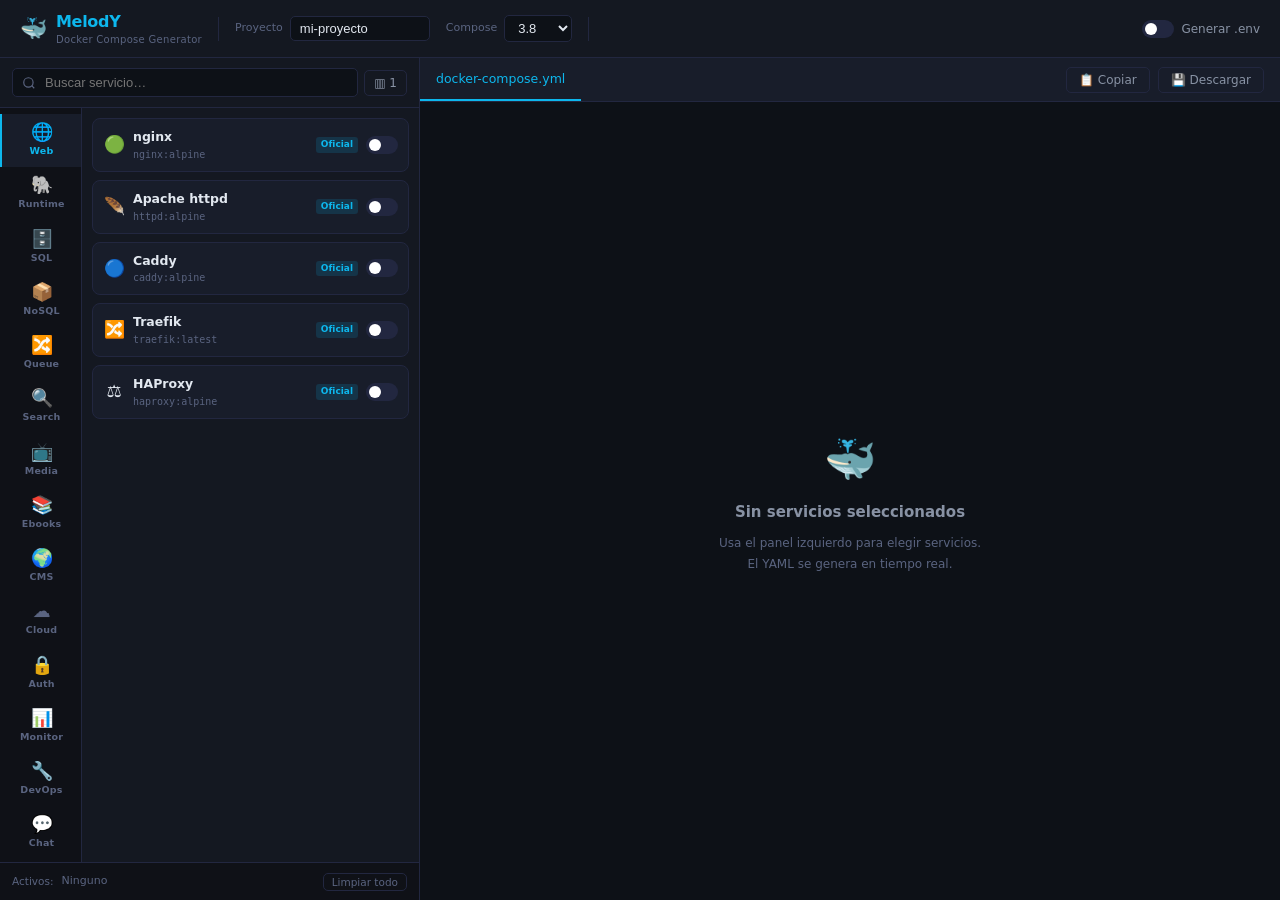
==== commit d6416ae5: "MelodY: 1-column service grid by default with a 1/2 toggle The 420px left panel makes the 2-column s" ====
--- a/backend/app/static/melody.html
+++ b/backend/app/static/melody.html
@@ -56,6 +56,7 @@
 /* ── SERVICE GRID ── */
 .svc-area{flex:1;overflow-y:auto;padding:10px}
 .svc-grid{display:grid;grid-template-columns:1fr 1fr;gap:8px;align-content:start}
+.svc-grid.cols1{grid-template-columns:1fr}
 .svc-section-label{grid-column:1/-1;font-size:10px;font-weight:600;color:var(--txm);text-transform:uppercase;letter-spacing:.5px;padding:4px 2px 2px;margin-top:4px}
 .svc-section-label:first-child{margin-top:0}
 
@@ -190,8 +191,9 @@
 
 <div class="layout">
   <div class="left">
-    <div class="search-wrap">
-      <input class="search-inp" id="searchInp" type="text" placeholder="Buscar servicio…" oninput="onSearch()">
+    <div class="search-wrap" style="display:flex;gap:6px;align-items:center">
+      <input class="search-inp" id="searchInp" type="text" placeholder="Buscar servicio…" oninput="onSearch()" style="flex:1">
+      <button class="btn btn-g" id="colToggle" onclick="toggleCols()" title="Columnas" style="padding:5px 9px;flex-shrink:0">▦ 2</button>
     </div>
     <div class="panel-mid">
       <nav class="cat-nav" id="catNav"></nav>
@@ -1212,6 +1214,23 @@
 }
 
 // ═══════════════════════════════════════════════════════════
+// COLUMNAS de la rejilla de servicios (1 / 2) — recordado
+// ═══════════════════════════════════════════════════════════
+function applyCols(){
+  // 1 columna por defecto (el panel de 420px estrecha demasiado a 2 cols);
+  // 2 solo si se elige explícitamente
+  const one = localStorage.getItem('melody_cols')!=='2';
+  const grid=document.getElementById('svcGrid');
+  if(grid) grid.classList.toggle('cols1', one);
+  const b=document.getElementById('colToggle');
+  if(b) b.textContent = one ? '▥ 1' : '▦ 2';
+}
+function toggleCols(){
+  localStorage.setItem('melody_cols', localStorage.getItem('melody_cols')==='2' ? '1' : '2');
+  applyCols();
+}
+
+// ═══════════════════════════════════════════════════════════
 // PUENTE comeback — solo cuando MelodY corre embebido en un iframe
 // ═══════════════════════════════════════════════════════════
 const EMBEDDED = window.parent && window.parent !== window;
@@ -1240,6 +1259,7 @@
 renderServiceGrid();
 updateChips();
 render();
+applyCols();
 </script>
 </body>
 </html>
